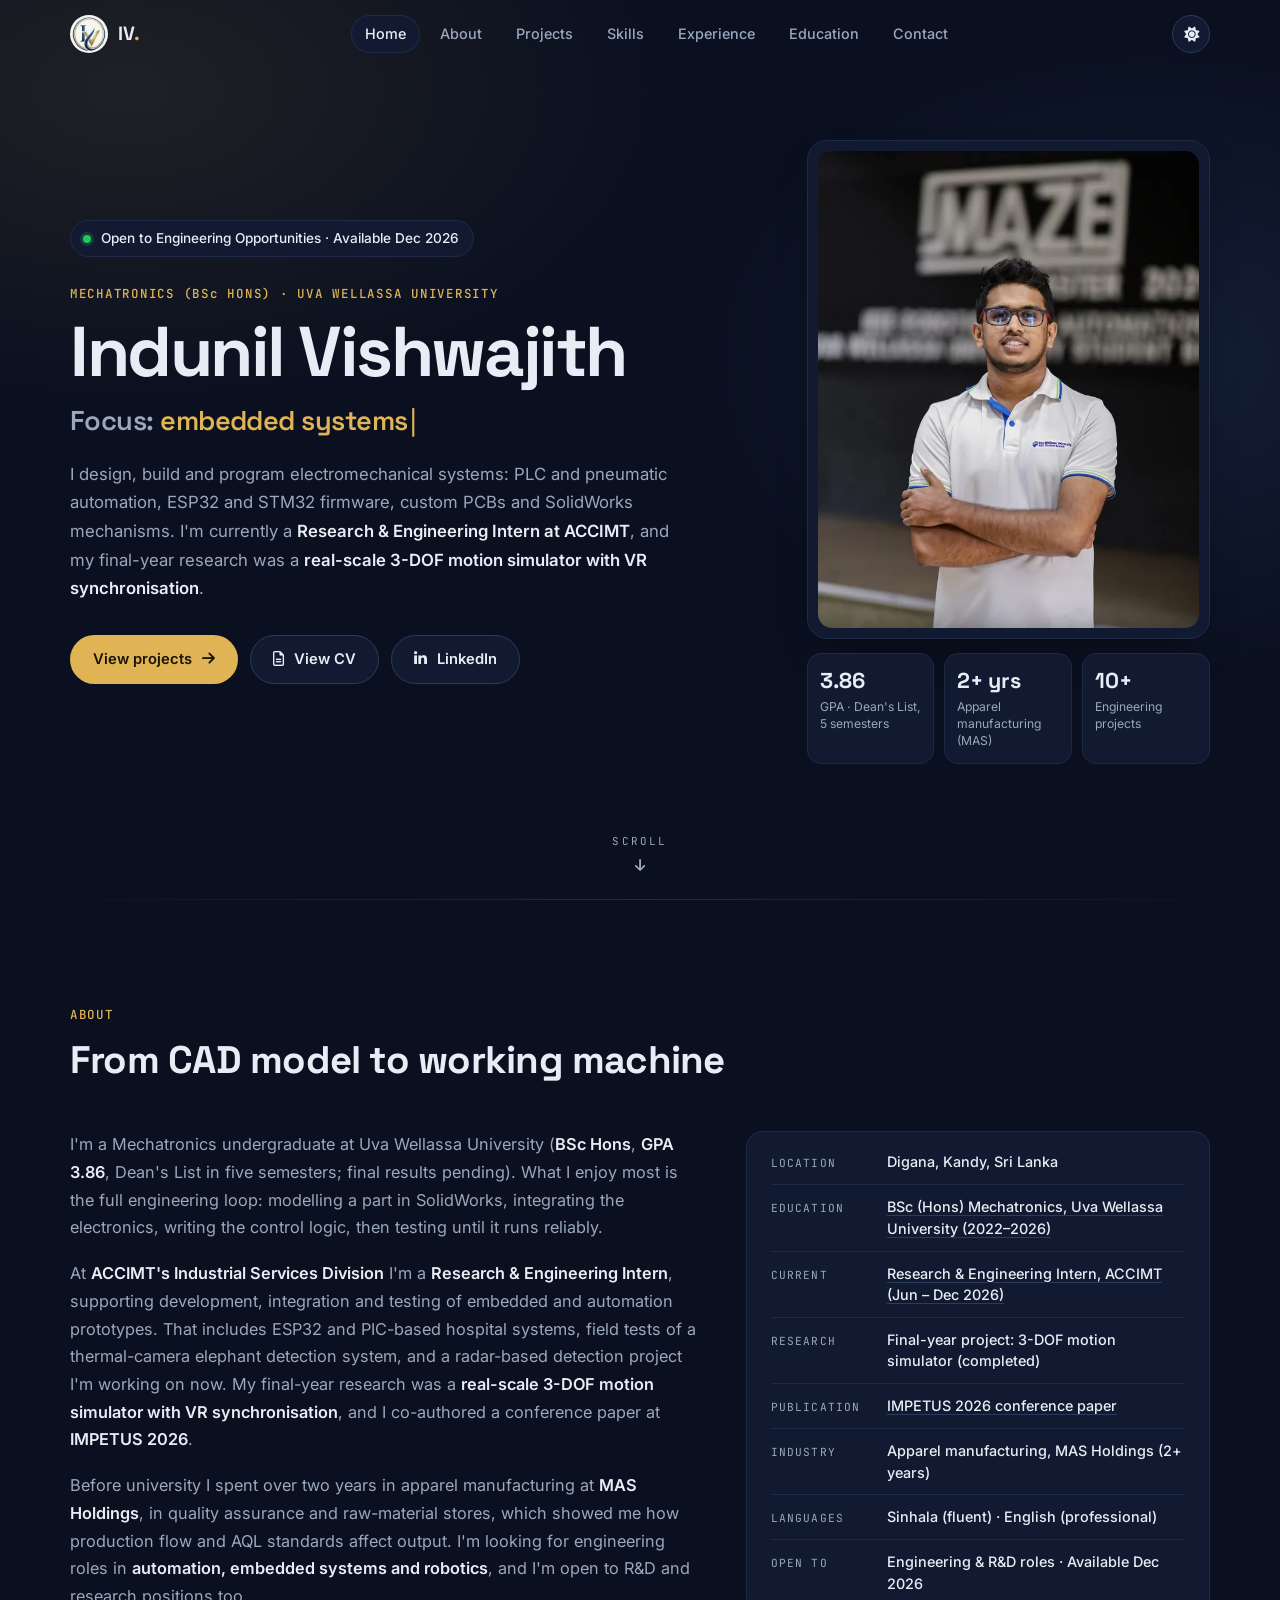
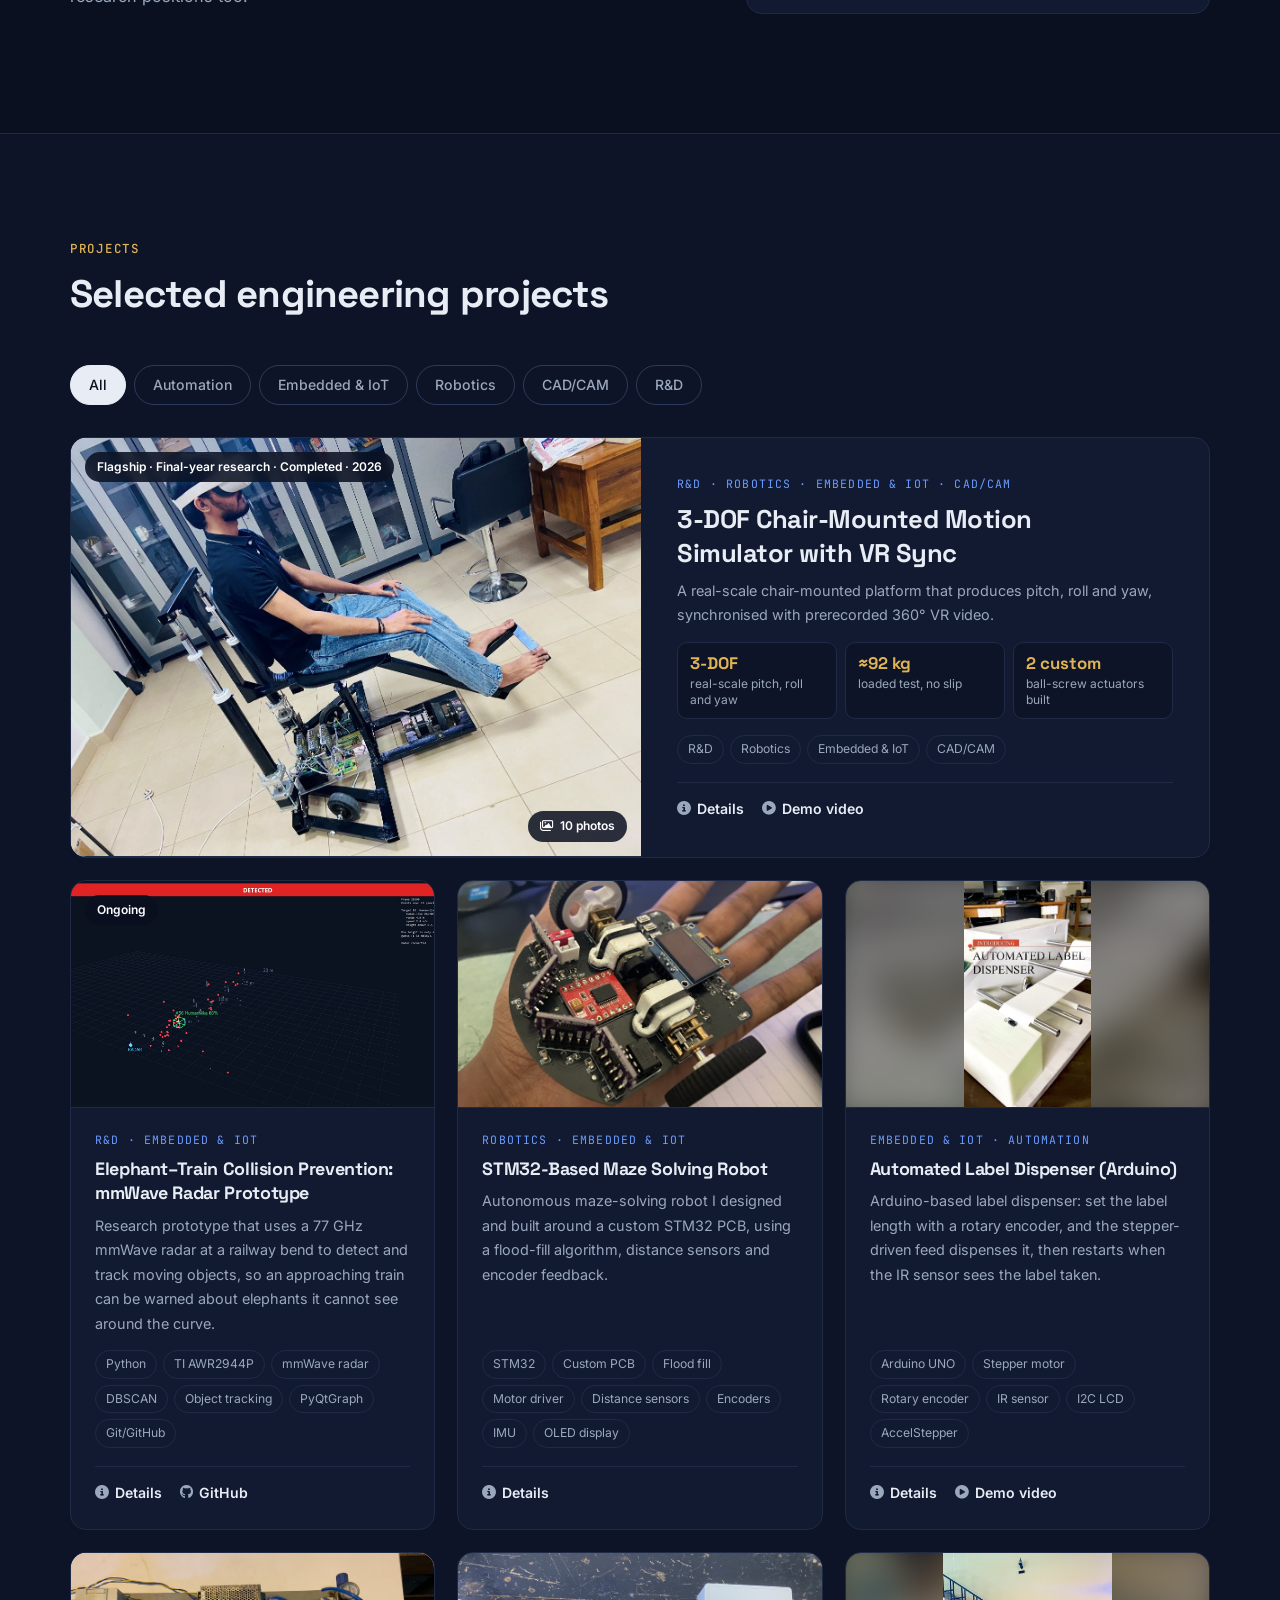
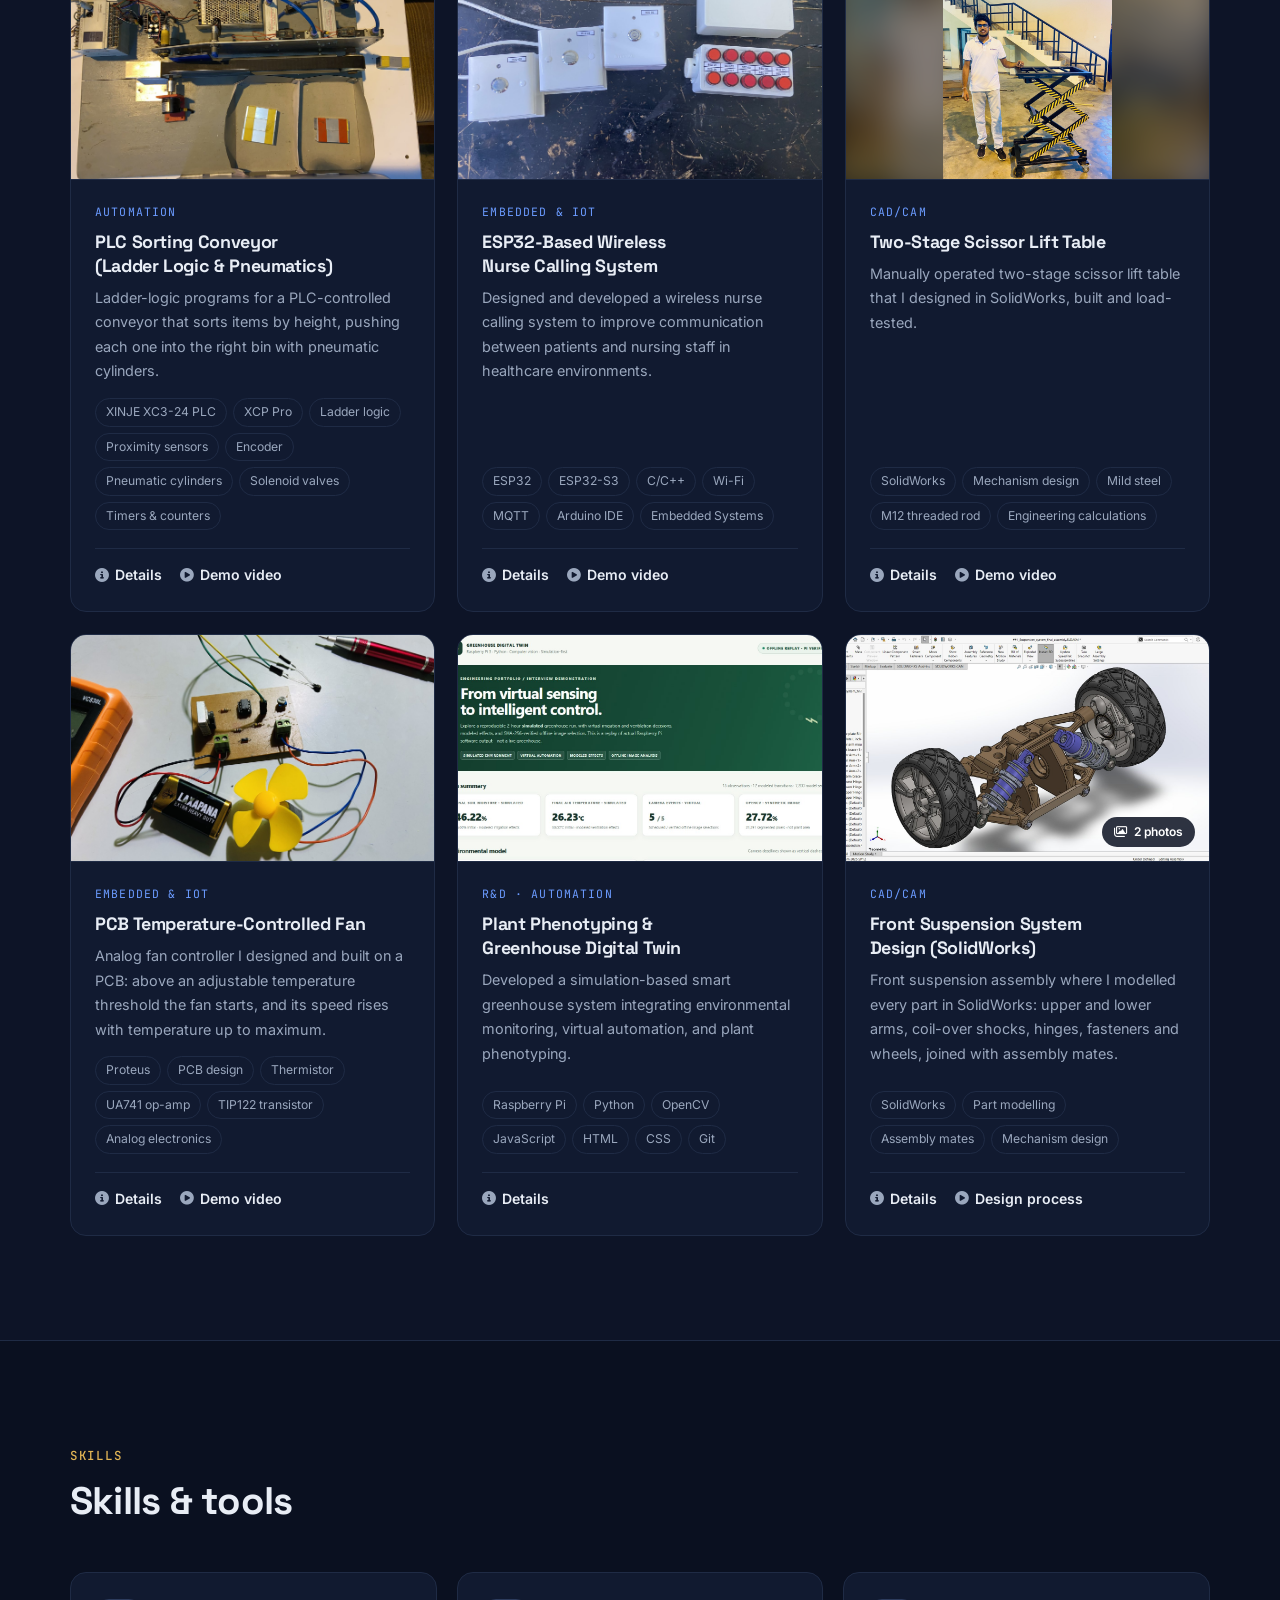
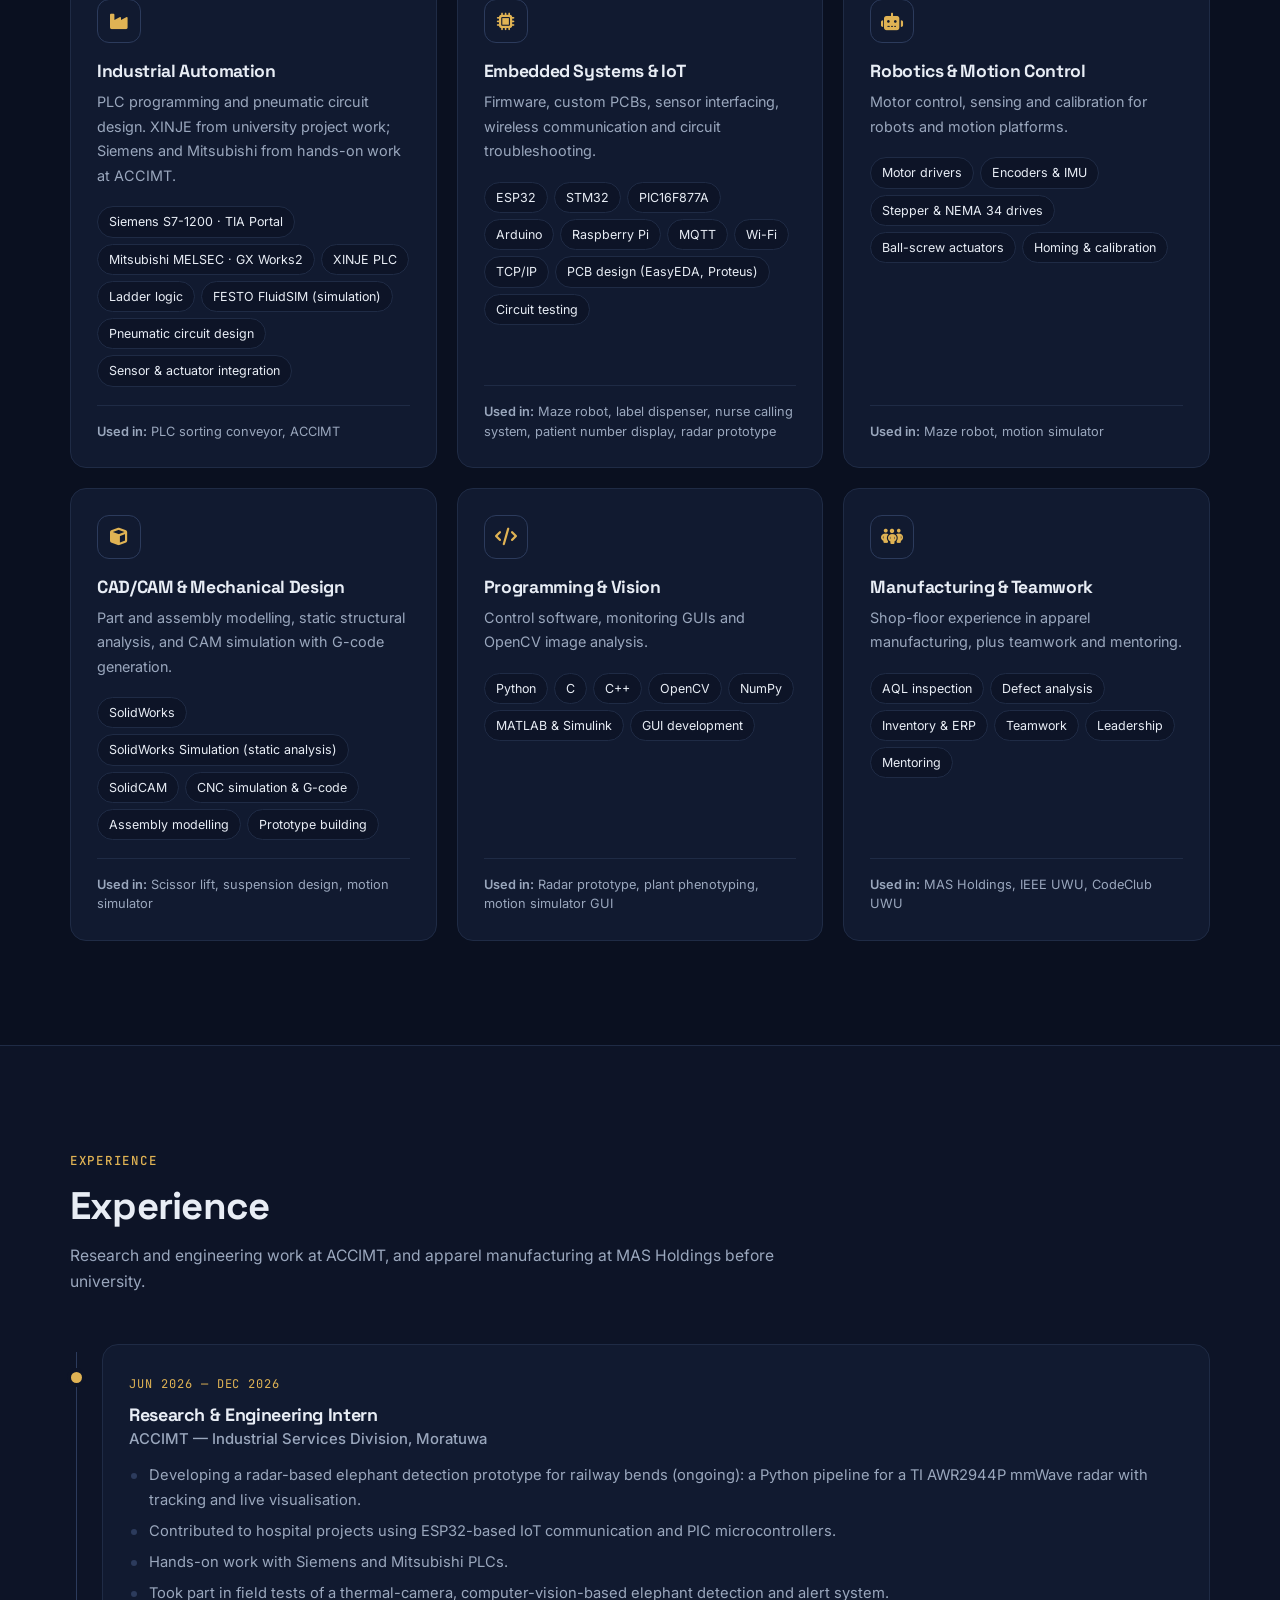
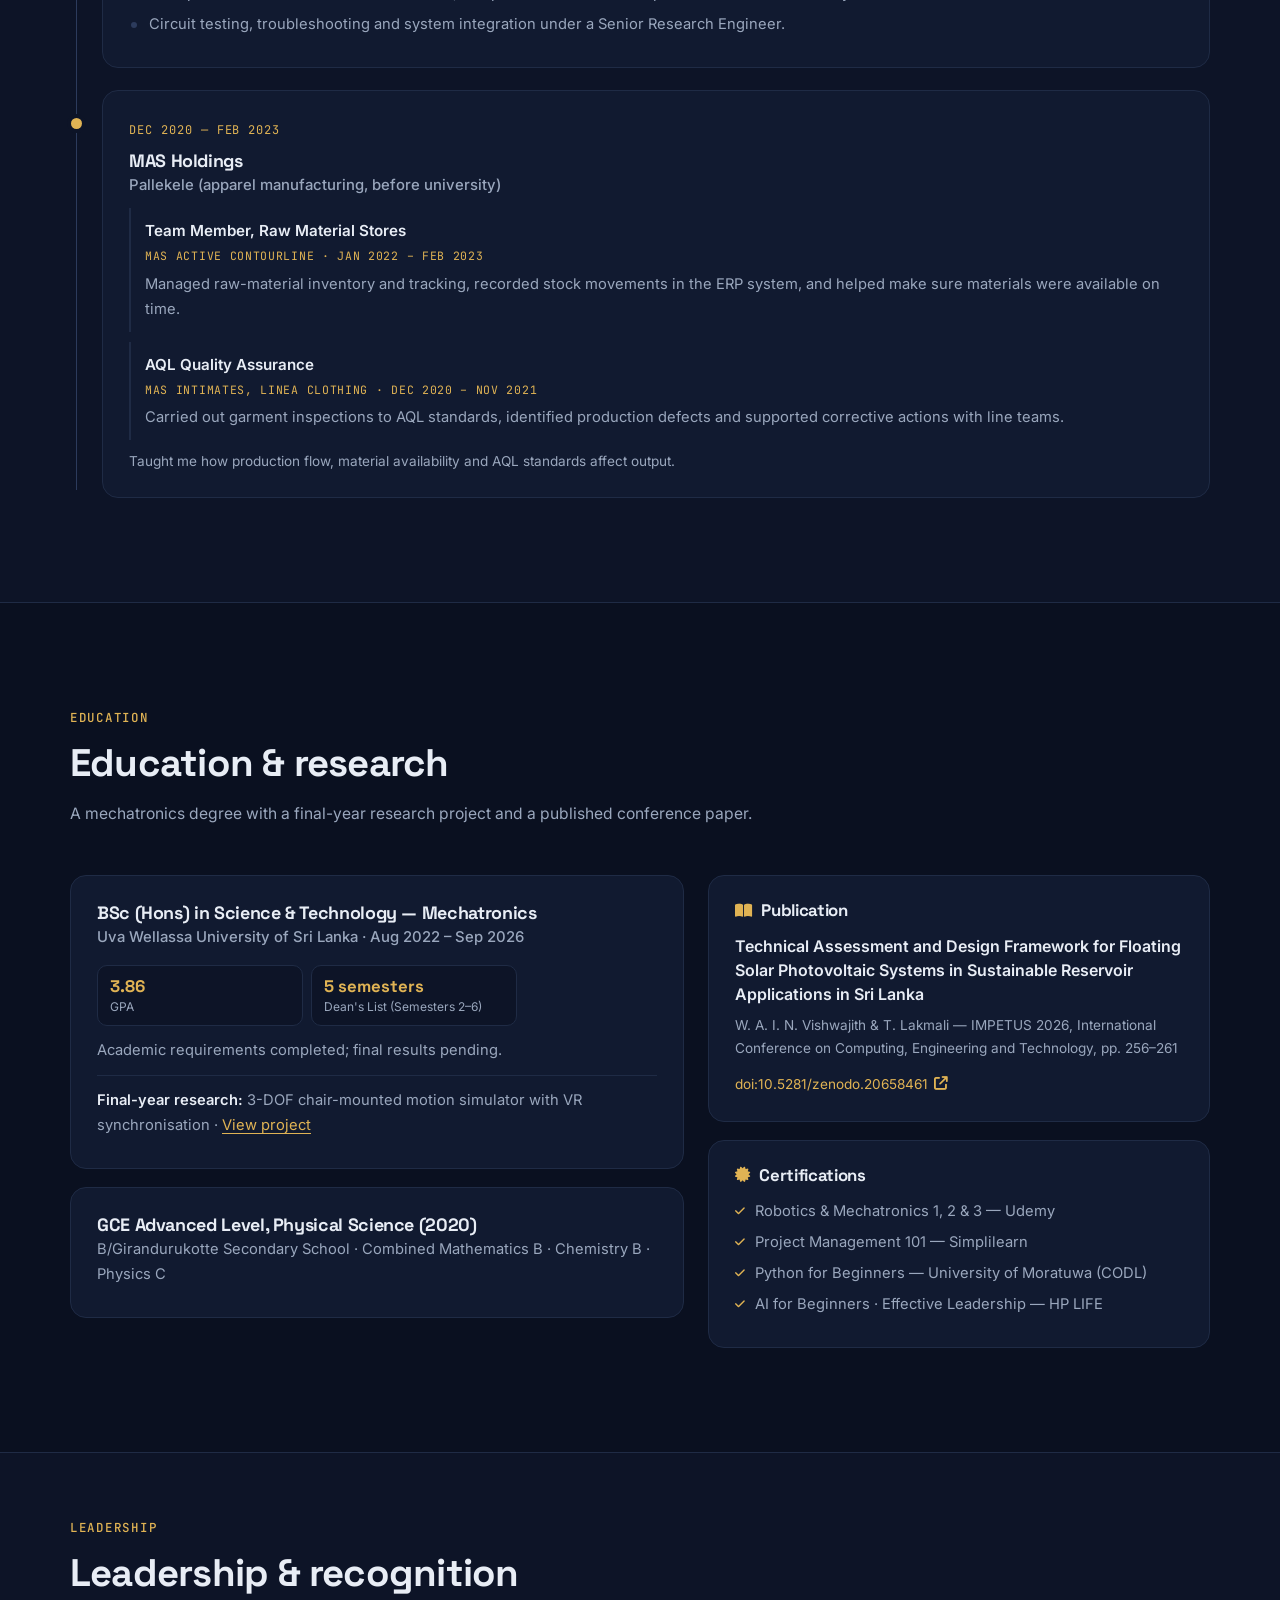
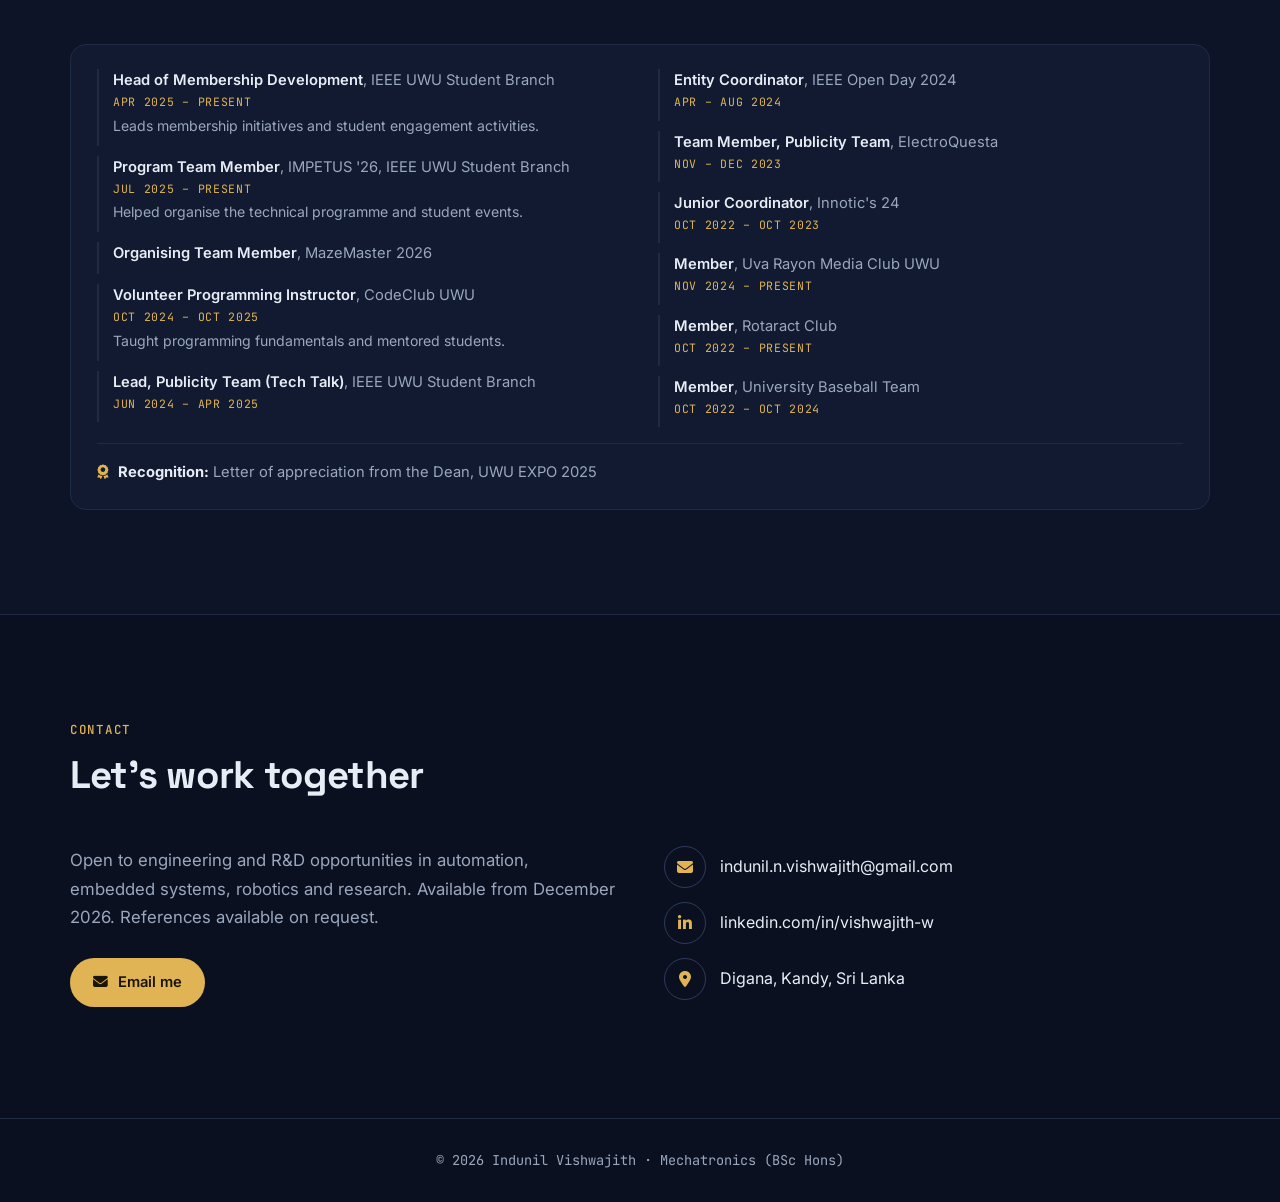
==== index.html @ 4d2e1b55 "Publish portfolio website Co-Authored-By: Claude Opus 5.5 <noreply@anthropic.com>" ====
<!DOCTYPE html>
<html lang="en">
<head>
  <meta charset="UTF-8" />
  <meta name="viewport" content="width=device-width, initial-scale=1.0" />
  <title>Indunil Vishwajith | Mechatronics: Robotics, Automation &amp; Embedded Systems</title>
  <meta name="description" content="Indunil Vishwajith | Mechatronics: Robotics, Automation &amp; Embedded Systems" />
  <link rel="canonical" href="https://indunil.me/" />
  <meta name="theme-color" content="#0a1020" />
  <meta property="og:title" content="Indunil Vishwajith | Mechatronics Engineer" />
  <meta property="og:description" content="Industrial automation · Embedded systems · Machine design. BSc (Hons) Mechatronics, GPA 3.86. Open to industry roles." />
  <meta property="og:image" content="https://indunil.me/assets/og-image.jpg" />
  <meta property="og:image:width" content="1200" />
  <meta property="og:image:height" content="630" />
  <meta property="og:image:alt" content="Indunil Vishwajith, Mechatronics Engineer" />
  <meta property="og:url" content="https://indunil.me/" />
  <meta property="og:type" content="website" />
  <meta name="twitter:card" content="summary_large_image" />
  <meta name="twitter:title" content="Indunil Vishwajith | Mechatronics Engineer" />
  <meta name="twitter:description" content="Industrial automation · Embedded systems · Machine design. Open to industry roles." />
  <meta name="twitter:image" content="https://indunil.me/assets/og-image.jpg" />
  <link rel="icon" type="image/png" sizes="32x32" href="assets/favicon-32.png" />
  <link rel="apple-touch-icon" href="assets/apple-touch-icon.png" />
  <script>document.documentElement.classList.add("js");</script>
  <script type="application/ld+json">
  {
    "@context": "https://schema.org",
    "@type": "Person",
    "name": "Indunil Vishwajith",
    "jobTitle": "Mechatronics Engineer",
    "url": "https://indunil.me/",
    "image": "https://indunil.me/assets/profile.webp",
    "email": "mailto:indunil.n.vishwajith@gmail.com",
    "address": { "@type": "PostalAddress", "addressLocality": "Kandy", "addressCountry": "LK" },
    "alumniOf": { "@type": "CollegeOrUniversity", "name": "Uva Wellassa University of Sri Lanka" },
    "knowsAbout": ["Industrial automation", "PLC programming", "Pneumatics", "Embedded systems", "SolidWorks", "Robotics"],
    "sameAs": ["https://www.linkedin.com/in/vishwajith-w/"]
  }
  </script>
  <link rel="preconnect" href="https://fonts.googleapis.com" />
  <link rel="preconnect" href="https://fonts.gstatic.com" crossorigin />
  <link href="https://fonts.googleapis.com/css2?family=Inter:wght@400;500;600;700&family=JetBrains+Mono:wght@400;500&family=Space+Grotesk:wght@500;600;700&display=swap" rel="stylesheet" />
  <link rel="stylesheet" href="https://cdnjs.cloudflare.com/ajax/libs/font-awesome/6.5.2/css/all.min.css" />
  <link rel="stylesheet" href="style.css" />
</head>
<body>
  <a href="#main" class="skip-link">Skip to main content</a>
  <div class="scroll-progress" id="scrollProgress" aria-hidden="true"></div>

  <!-- ============ NAVBAR ============ -->
  <header class="navbar" id="navbar">
    <div class="container nav-inner">
      <a href="#home" class="logo" aria-label="Indunil Vishwajith, home"><img src="assets/logo.webp" alt="" width="40" height="40" /><span>IV<span class="logo-accent">.</span></span></a>
      <nav aria-label="Main">
        <ul class="nav-links" id="navLinks">
          <li><a href="#home" class="active">Home</a></li>
          <li><a href="#about">About</a></li>
          <li><a href="#projects">Projects</a></li>
          <li><a href="#skills">Skills</a></li>
          <li><a href="#experience">Experience</a></li>
          <li><a href="#education">Education</a></li>
          <li><a href="#contact">Contact</a></li>
        </ul>
      </nav>
      <div class="nav-actions">
        <button class="theme-toggle" id="themeToggle" aria-label="Toggle light/dark theme"><i class="fa-solid fa-sun"></i></button>
        <button class="menu-toggle" id="menuToggle" aria-label="Menu" aria-expanded="false" aria-controls="navLinks"><i class="fa-solid fa-bars"></i></button>
      </div>
    </div>
  </header>

  <main id="main" tabindex="-1">
  <!-- ============ HERO ============ -->
  <section class="hero" id="home">
    <div class="container hero-inner">
      <div class="hero-text">
        <p class="status"><span class="dot" aria-hidden="true"></span> <span>Open to Engineering Opportunities · <span class="nowrap">Available Dec 2026</span></span></p>
        <p class="kicker">Mechatronics (<span class="keep-case">BSc</span> Hons) · Uva Wellassa University</p>
        <h1>Indunil Vishwajith</h1>
        <p class="hero-lead">
          <span class="sr-only">Focus: industrial automation, embedded systems, IoT &amp; wireless systems, robotics, CAD &amp; machine design, research &amp; development.</span>
          <span aria-hidden="true"><span class="focus-label">Focus:</span> <span class="typed accent" id="typed">industrial automation</span><span class="cursor">|</span></span>
        </p>
        <p class="hero-desc">
          I design, build and program electromechanical systems: PLC and pneumatic automation, ESP32 and STM32
          firmware, custom PCBs and SolidWorks mechanisms. I'm currently a <strong>Research &amp; Engineering Intern at ACCIMT</strong>,
          and my final-year research was a <strong>real-scale 3-DOF motion simulator with VR synchronisation</strong>.
        </p>
        <!-- Static stand-in for the typing line, shown only when reduced motion is on -->
        <ul class="hero-tags" aria-label="Focus areas">
          <li>Automation</li><li>Embedded &amp; IoT</li><li>Robotics</li><li>CAD &amp; Machine Design</li><li>R&amp;D</li>
        </ul>
        <div class="hero-buttons">
          <a href="#projects" class="btn btn-primary">View projects <i class="fa-solid fa-arrow-right" aria-hidden="true"></i></a>
          <a href="assets/Indunil_Vishwajith_CV.pdf" target="_blank" rel="noopener" class="btn btn-ghost"><i class="fa-regular fa-file-lines" aria-hidden="true"></i> View CV</a>
          <a href="https://www.linkedin.com/in/vishwajith-w/" target="_blank" rel="noopener" class="btn btn-ghost"><i class="fa-brands fa-linkedin-in" aria-hidden="true"></i> LinkedIn</a>
        </div>
      </div>
      <div class="hero-visual">
        <figure class="profile-card">
          <img src="assets/profile.webp" alt="Portrait of Indunil Vishwajith" width="639" height="800" fetchpriority="high" />
        </figure>
        <dl class="hero-stats">
          <div><dt>3.86</dt><dd>GPA · Dean's List, 5 semesters</dd></div>
          <div><dt>2+ yrs</dt><dd>Apparel manufacturing (MAS)</dd></div>
          <div><dt id="projectCount">10+</dt><dd>Engineering projects</dd></div>
        </dl>
      </div>
    </div>
    <a href="#about" class="scroll-cue" aria-label="Scroll to About section">
      <span class="scroll-cue-label" aria-hidden="true">Scroll</span>
      <i class="fa-solid fa-arrow-down scroll-cue-arrow" aria-hidden="true"></i>
    </a>
  </section>

  <!-- ============ ABOUT ============ -->
  <section class="section" id="about">
    <div class="container">
      <div class="section-head reveal">
        <p class="kicker">About</p>
        <h2>From CAD model to working machine</h2>
      </div>
      <div class="about-grid">
        <div class="about-text reveal">
          <p>
            I'm a Mechatronics undergraduate at Uva Wellassa University (<strong>BSc Hons</strong>, <strong>GPA 3.86</strong>,
            Dean's List in five semesters; final results pending). What I enjoy most is the full engineering loop:
            modelling a part in SolidWorks, integrating the electronics, writing the control logic, then testing until it runs reliably.
          </p>
          <p>
            At <strong>ACCIMT's Industrial Services Division</strong> I'm a <strong>Research &amp; Engineering Intern</strong>,
            supporting development, integration and testing of embedded and automation prototypes. That includes ESP32 and
            PIC-based hospital systems, field tests of a thermal-camera elephant detection system, and a radar-based detection
            project I'm working on now. My final-year research was a <strong>real-scale 3-DOF motion simulator with VR
            synchronisation</strong>, and I co-authored a conference paper at <strong>IMPETUS 2026</strong>.
          </p>
          <p>
            Before university I spent over two years in apparel manufacturing at <strong>MAS Holdings</strong>, in quality
            assurance and raw-material stores, which showed me how production flow and AQL standards affect output.
            I'm looking for engineering roles in <strong>automation, embedded systems and robotics</strong>, and I'm open
            to R&amp;D and research positions too.
          </p>
        </div>
        <dl class="facts reveal">
          <div><dt>Location</dt><dd>Digana, Kandy, Sri Lanka</dd></div>
          <div><dt>Education</dt><dd><a class="fact-link" href="#education">BSc (Hons) Mechatronics, Uva Wellassa University (2022–2026)</a></dd></div>
          <div><dt>Current</dt><dd><a class="fact-link" href="#experience">Research &amp; Engineering Intern, ACCIMT (Jun – Dec 2026)</a></dd></div>
          <div><dt>Research</dt><dd>Final-year project: 3-DOF motion simulator (completed)</dd></div>
          <div><dt>Publication</dt><dd><a class="fact-link" href="#education">IMPETUS 2026 conference paper</a></dd></div>
          <div><dt>Industry</dt><dd>Apparel manufacturing, MAS Holdings (2+ years)</dd></div>
          <div><dt>Languages</dt><dd>Sinhala (fluent) · English (professional)</dd></div>
          <div><dt>Open to</dt><dd>Engineering &amp; R&amp;D roles · Available Dec 2026</dd></div>
        </dl>
      </div>
    </div>
  </section>

  <!-- ============ PROJECTS ============ -->
  <section class="section section-alt" id="projects">
    <div class="container">
      <div class="section-head reveal">
        <p class="kicker">Projects</p>
        <h2>Selected engineering projects</h2>
      </div>
      <div class="filters reveal" role="group" aria-label="Filter projects">
        <button class="filter-btn active" data-filter="all" aria-pressed="true">All</button>
        <button class="filter-btn" data-filter="automation" aria-pressed="false">Automation</button>
        <button class="filter-btn" data-filter="embedded" aria-pressed="false">Embedded &amp; IoT</button>
        <button class="filter-btn" data-filter="robotics" aria-pressed="false">Robotics</button>
        <button class="filter-btn" data-filter="cadcam" aria-pressed="false">CAD/CAM</button>
        <button class="filter-btn" data-filter="rnd" aria-pressed="false">R&amp;D</button>
      </div>
      <div class="projects-grid" id="projectsGrid">
        <!-- Project cards are rendered from script.js -->
      </div>
      <noscript>
        <!-- Shown only with JavaScript off. It does not read hidden: true, so remove a hidden project's line here by hand. -->
        <ul class="noscript-list">
          <li>3-DOF Chair-Mounted Motion Simulator with VR Sync (final-year project)</li>
          <li>Elephant–Train Collision Prevention: mmWave Radar Prototype</li>
          <li>STM32-Based Maze Solving Robot</li>
          <li>Automated Label Dispenser for the Apparel Industry</li>
          <li>PLC-Based Conveyor &amp; Pneumatic Automation (XINJE PLC)</li>
          <li>ESP32-Based Wireless Nurse Calling System</li>
          <li>Two-Stage Scissor Lift Table</li>
          <li>PCB Temperature-Controlled Fan</li>
          <li>Plant Phenotyping &amp; Greenhouse Digital Twin</li>
          <li>Suspension System Design</li>
        </ul>
      </noscript>
    </div>
  </section>

  <!-- ============ SKILLS ============ -->
  <section class="section" id="skills">
    <div class="container">
      <div class="section-head reveal">
        <p class="kicker">Skills</p>
        <h2>Skills &amp; tools</h2>
      </div>
      <div class="skills-grid">
        <div class="skill-card reveal">
          <div class="skill-icon"><i class="fa-solid fa-industry" aria-hidden="true"></i></div>
          <h3>Industrial Automation</h3>
          <p>PLC programming and pneumatic circuit design. XINJE from university project work; Siemens and Mitsubishi from hands-on work at ACCIMT.</p>
          <div class="chips"><span>Siemens S7-1200 · TIA Portal</span><span>Mitsubishi MELSEC · GX Works2</span><span>XINJE PLC</span><span>Ladder logic</span><span>FESTO FluidSIM (simulation)</span><span>Pneumatic circuit design</span><span>Sensor &amp; actuator integration</span></div>
          <p class="used-in"><span>Used in:</span> PLC sorting conveyor, ACCIMT</p>
        </div>
        <div class="skill-card reveal">
          <div class="skill-icon"><i class="fa-solid fa-microchip" aria-hidden="true"></i></div>
          <h3>Embedded Systems &amp; IoT</h3>
          <p>Firmware, custom PCBs, sensor interfacing, wireless communication and circuit troubleshooting.</p>
          <div class="chips"><span>ESP32</span><span>STM32</span><span>PIC16F877A</span><span>Arduino</span><span>Raspberry Pi</span><span>MQTT</span><span>Wi-Fi</span><span>TCP/IP</span><span>PCB design (EasyEDA, Proteus)</span><span>Circuit testing</span></div>
          <p class="used-in"><span>Used in:</span> Maze robot, label dispenser, nurse calling system, patient number display, radar prototype</p>
        </div>
        <div class="skill-card reveal">
          <div class="skill-icon"><i class="fa-solid fa-robot" aria-hidden="true"></i></div>
          <h3>Robotics &amp; Motion Control</h3>
          <p>Motor control, sensing and calibration for robots and motion platforms.</p>
          <div class="chips"><span>Motor drivers</span><span>Encoders &amp; IMU</span><span>Stepper &amp; NEMA 34 drives</span><span>Ball-screw actuators</span><span>Homing &amp; calibration</span></div>
          <p class="used-in"><span>Used in:</span> Maze robot, motion simulator</p>
        </div>
        <div class="skill-card reveal">
          <div class="skill-icon"><i class="fa-solid fa-cube" aria-hidden="true"></i></div>
          <h3>CAD/CAM &amp; Mechanical Design</h3>
          <p>Part and assembly modelling, static structural analysis, and CAM simulation with G-code generation.</p>
          <div class="chips"><span>SolidWorks</span><span>SolidWorks Simulation (static analysis)</span><span>SolidCAM</span><span>CNC simulation &amp; G-code</span><span>Assembly modelling</span><span>Prototype building</span></div>
          <p class="used-in"><span>Used in:</span> Scissor lift, suspension design, motion simulator</p>
        </div>
        <div class="skill-card reveal">
          <div class="skill-icon"><i class="fa-solid fa-code" aria-hidden="true"></i></div>
          <h3>Programming &amp; Vision</h3>
          <p>Control software, monitoring GUIs and OpenCV image analysis.</p>
          <div class="chips"><span>Python</span><span>C</span><span>C++</span><span>OpenCV</span><span>NumPy</span><span>MATLAB &amp; Simulink</span><span>GUI development</span></div>
          <p class="used-in"><span>Used in:</span> Radar prototype, plant phenotyping, motion simulator GUI</p>
        </div>
        <div class="skill-card reveal">
          <div class="skill-icon"><i class="fa-solid fa-people-group" aria-hidden="true"></i></div>
          <h3>Manufacturing &amp; Teamwork</h3>
          <p>Shop-floor experience in apparel manufacturing, plus teamwork and mentoring.</p>
          <div class="chips"><span>AQL inspection</span><span>Defect analysis</span><span>Inventory &amp; ERP</span><span>Teamwork</span><span>Leadership</span><span>Mentoring</span></div>
          <p class="used-in"><span>Used in:</span> MAS Holdings, IEEE UWU, CodeClub UWU</p>
        </div>
      </div>
    </div>
  </section>

  <!-- ============ EXPERIENCE ============ -->
  <section class="section section-alt" id="experience">
    <div class="container">
      <div class="section-head reveal">
        <p class="kicker">Experience</p>
        <h2>Experience</h2>
        <p class="section-intro">Research and engineering work at ACCIMT, and apparel manufacturing at MAS Holdings before university.</p>
      </div>
      <div class="timeline timeline-wide">
        <div class="tl-item reveal">
          <div class="tl-dot"></div>
          <div class="tl-content">
            <span class="mono tl-date">Jun 2026 — Dec 2026</span>
            <h3>Research &amp; Engineering Intern</h3>
            <h4>ACCIMT — Industrial Services Division, Moratuwa</h4>
            <ul>
              <li>Developing a radar-based elephant detection prototype for railway bends (ongoing): a Python pipeline for a TI AWR2944P mmWave radar with tracking and live visualisation.</li>
              <li>Contributed to hospital projects using ESP32-based IoT communication and PIC microcontrollers.</li>
              <li>Hands-on work with Siemens and Mitsubishi PLCs.</li>
              <li>Took part in field tests of a thermal-camera, computer-vision-based elephant detection and alert system.</li>
              <li>Circuit testing, troubleshooting and system integration under a Senior Research Engineer.</li>
            </ul>
          </div>
        </div>
        <div class="tl-item reveal">
          <div class="tl-dot"></div>
          <div class="tl-content">
            <span class="mono tl-date">Dec 2020 — Feb 2023</span>
            <h3>MAS Holdings</h3>
            <h4>Pallekele (apparel manufacturing, before university)</h4>
            <div class="tl-role">
              <p class="tl-role-title">Team Member, Raw Material Stores</p>
              <p class="tl-role-meta">MAS Active Contourline · Jan 2022 – Feb 2023</p>
              <p>Managed raw-material inventory and tracking, recorded stock movements in the ERP system, and helped make sure materials were available on time.</p>
            </div>
            <div class="tl-role">
              <p class="tl-role-title">AQL Quality Assurance</p>
              <p class="tl-role-meta">MAS Intimates, Linea Clothing · Dec 2020 – Nov 2021</p>
              <p>Carried out garment inspections to AQL standards, identified production defects and supported corrective actions with line teams.</p>
            </div>
            <p class="tl-note">Taught me how production flow, material availability and AQL standards affect output.</p>
          </div>
        </div>
      </div>
    </div>
  </section>

  <!-- ============ EDUCATION ============ -->
  <section class="section" id="education">
    <div class="container">
      <div class="section-head reveal">
        <p class="kicker">Education</p>
        <h2>Education &amp; research</h2>
        <p class="section-intro">A mechatronics degree with a final-year research project and a published conference paper.</p>
      </div>
      <!-- Desktop: degree and A/L (left, ~55%), publication and certifications (right, ~45%); phones: one column -->
      <div class="edu-grid">
        <div class="edu-col">
          <div class="edu-card reveal">
            <h3>BSc (Hons) in Science &amp; Technology — Mechatronics</h3>
            <h4>Uva Wellassa University of Sri Lanka · Aug 2022 – Sep 2026</h4>
            <dl class="card-stats edu-stats">
              <div><dt>3.86</dt><dd>GPA</dd></div>
              <div><dt>5 semesters</dt><dd>Dean's List (Semesters 2–6)</dd></div>
            </dl>
            <p>Academic requirements completed; final results pending.</p>
            <p class="edu-research"><span class="edu-label">Final-year research:</span> 3-DOF chair-mounted motion simulator with VR synchronisation · <a class="inline-link" href="#project-motion-simulator" data-project-link>View project</a></p>
          </div>
          <div class="edu-card reveal">
            <h3>GCE Advanced Level, Physical Science (2020)</h3>
            <p>B/Girandurukotte Secondary School · Combined Mathematics B · Chemistry B · Physics C</p>
          </div>
        </div>
        <div class="edu-col">
          <div class="cred-card reveal">
            <h3><i class="fa-solid fa-book-open" aria-hidden="true"></i> Publication</h3>
            <p class="pub-title">Technical Assessment and Design Framework for Floating Solar Photovoltaic Systems in Sustainable Reservoir Applications in Sri Lanka</p>
            <p class="muted-small">W. A. I. N. Vishwajith &amp; T. Lakmali — IMPETUS 2026, International Conference on Computing, Engineering and Technology, pp. 256–261</p>
            <a class="text-link" href="https://doi.org/10.5281/zenodo.20658461" target="_blank" rel="noopener noreferrer">doi:10.5281/zenodo.20658461 <i class="fa-solid fa-arrow-up-right-from-square" aria-hidden="true"></i></a>
          </div>
          <div class="cred-card reveal">
            <h3><i class="fa-solid fa-certificate" aria-hidden="true"></i> Certifications</h3>
            <ul class="check-list">
              <li>Robotics &amp; Mechatronics 1, 2 &amp; 3 — Udemy</li>
              <li>Project Management 101 — Simplilearn</li>
              <li>Python for Beginners — University of Moratuwa (CODL)</li>
              <li>AI for Beginners · Effective Leadership — HP LIFE</li>
            </ul>
          </div>
        </div>
      </div>
    </div>
  </section>

  <!-- ============ LEADERSHIP ============ -->
  <section class="section section-alt section-compact" id="leadership">
    <div class="container">
      <div class="section-head reveal">
        <p class="kicker">Leadership</p>
        <h2>Leadership &amp; recognition</h2>
      </div>
      <div class="cred-card reveal">
        <!-- Newest first: role, organisation, dates -->
        <ul class="lead-list">
          <li><strong>Head of Membership Development</strong>, IEEE UWU Student Branch <span class="lead-date">Apr 2025 – present</span><span class="lead-note">Leads membership initiatives and student engagement activities.</span></li>
          <li><strong>Program Team Member</strong>, IMPETUS '26, IEEE UWU Student Branch <span class="lead-date">Jul 2025 – present</span><span class="lead-note">Helped organise the technical programme and student events.</span></li>
          <li><strong>Organising Team Member</strong>, MazeMaster 2026</li>
          <li><strong>Volunteer Programming Instructor</strong>, CodeClub UWU <span class="lead-date">Oct 2024 – Oct 2025</span><span class="lead-note">Taught programming fundamentals and mentored students.</span></li>
          <li><strong>Lead, Publicity Team (Tech Talk)</strong>, IEEE UWU Student Branch <span class="lead-date">Jun 2024 – Apr 2025</span></li>
          <li><strong>Entity Coordinator</strong>, IEEE Open Day 2024 <span class="lead-date">Apr – Aug 2024</span></li>
          <li><strong>Team Member, Publicity Team</strong>, ElectroQuesta <span class="lead-date">Nov – Dec 2023</span></li>
          <li><strong>Junior Coordinator</strong>, Innotic's 24 <span class="lead-date">Oct 2022 – Oct 2023</span></li>
          <li><strong>Member</strong>, Uva Rayon Media Club UWU <span class="lead-date">Nov 2024 – present</span></li>
          <li><strong>Member</strong>, Rotaract Club <span class="lead-date">Oct 2022 – present</span></li>
          <li><strong>Member</strong>, University Baseball Team <span class="lead-date">Oct 2022 – Oct 2024</span></li>
        </ul>
        <p class="recognition"><i class="fa-solid fa-award" aria-hidden="true"></i> <span><strong>Recognition:</strong> Letter of appreciation from the Dean, UWU EXPO 2025</span></p>
      </div>
    </div>
  </section>

  <!-- ============ CONTACT ============ -->
  <section class="section" id="contact">
    <div class="container">
      <div class="section-head reveal">
        <p class="kicker">Contact</p>
        <h2>Let's work together</h2>
      </div>
      <div class="contact-grid">
        <div class="contact-intro reveal">
          <p>Open to engineering and R&amp;D opportunities in automation, embedded systems, robotics and research. Available from December 2026. References available on request.</p>
          <a class="btn btn-primary" id="emailMe" href="mailto:indunil.n.vishwajith@gmail.com"><i class="fa-solid fa-envelope" aria-hidden="true"></i> Email me</a>
          <p class="email-note" id="emailNote" role="status"></p>
        </div>
        <div class="contact-info reveal">
          <a class="info-item" href="mailto:indunil.n.vishwajith@gmail.com"><i class="fa-solid fa-envelope" aria-hidden="true"></i><span>indunil.n.vishwajith@gmail.com</span></a>
          <a class="info-item" href="https://www.linkedin.com/in/vishwajith-w/" target="_blank" rel="noopener"><i class="fa-brands fa-linkedin-in" aria-hidden="true"></i><span>linkedin.com/in/vishwajith-w</span></a>          <div class="info-item"><i class="fa-solid fa-location-dot" aria-hidden="true"></i><span>Digana, Kandy, Sri Lanka</span></div>
        </div>
      </div>
    </div>
  </section>
  </main>

  <footer class="footer">
    <div class="container">
      <p class="mono">© <span id="year">2026</span> Indunil Vishwajith · Mechatronics (BSc Hons)</p>    </div>
  </footer>

  <!-- ============ PROJECT MODAL ============ -->
  <div class="modal" id="modal" aria-hidden="true">
    <div class="modal-box" role="dialog" aria-modal="true" aria-labelledby="modalTitle" tabindex="-1">
      <button class="modal-close" id="modalClose" aria-label="Close"><i class="fa-solid fa-xmark"></i></button>
      <div class="modal-video" id="modalVideo" hidden></div>
      <div class="modal-media">
        <img id="modalImg" alt="" />
        <button class="modal-nav modal-prev" id="modalPrev" aria-label="Previous photo"><i class="fa-solid fa-chevron-left" aria-hidden="true"></i></button>
        <button class="modal-nav modal-next" id="modalNext" aria-label="Next photo"><i class="fa-solid fa-chevron-right" aria-hidden="true"></i></button>
      </div>
      <p class="modal-caption" id="modalCaption" aria-live="polite"></p>
      <div class="modal-thumbs" id="modalThumbs"></div>
      <div class="modal-body">
        <span class="mono modal-cat" id="modalCat"></span>
        <h3 id="modalTitle"></h3>
        <div id="modalContent"></div>
      </div>
    </div>
  </div>

  <button class="back-to-top" id="backToTop" aria-label="Back to top"><i class="fa-solid fa-arrow-up"></i></button>

  <script src="script.js"></script>
</body>
</html>
---- style.css ----
/* ================= THEME TOKENS ================= */
/* Navy + gold to match the IV logo */
:root {
  --bg: #0a1020;
  --bg-alt: #0d1427;
  --card: #111a30;
  --card-hover: #142038;
  --border: #1f2b45;
  --border-strong: #2c3b5c;
  --text: #e8edf5;
  --muted: #9aa7bd;
  --accent: #e0b354;
  --accent-2: #6b9bff;
  --on-accent: #1a1405;
  --glow-1: rgba(224, 179, 84, 0.10);
  --glow-2: rgba(107, 155, 255, 0.10);
  --shadow: 0 18px 40px -18px rgba(0, 0, 0, 0.55);
  --radius: 16px;
  --nav-h: 68px;
  --font-head: "Space Grotesk", "Inter", system-ui, sans-serif;
  --font-mono: "JetBrains Mono", ui-monospace, monospace;
}

body.light {
  --bg: #f7f8fb;
  --bg-alt: #eef1f6;
  --card: #ffffff;
  --card-hover: #ffffff;
  --border: #dde3ec;
  --border-strong: #c5cfdd;
  --text: #0f1a2e;
  --muted: #4b5870;
  --accent: #86600f;
  --accent-2: #1f4fbf;
  --on-accent: #ffffff;
  --glow-1: rgba(134, 96, 15, 0.08);
  --glow-2: rgba(31, 79, 191, 0.07);
  --shadow: 0 18px 40px -20px rgba(15, 26, 46, 0.18);
}

/* ================= BASE ================= */
*,
*::before,
*::after { box-sizing: border-box; margin: 0; padding: 0; }

html { scroll-behavior: smooth; scroll-padding-top: var(--nav-h); }

body {
  font-family: "Inter", system-ui, sans-serif;
  background: var(--bg);
  color: var(--text);
  line-height: 1.7;
  overflow-x: hidden;
  -webkit-font-smoothing: antialiased;
  transition: background 0.3s, color 0.3s;
}

img { max-width: 100%; display: block; }
a { color: inherit; text-decoration: none; }
ul { list-style: none; }
h1, h2, h3 { font-family: var(--font-head); letter-spacing: -0.02em; line-height: 1.2; text-wrap: balance; }

.container { width: min(1140px, 100% - 32px); margin-inline: auto; }
.mono { font-family: var(--font-mono); }
.muted-small { color: var(--muted); font-size: 0.85rem; }
.accent { color: var(--accent); }
.nowrap { white-space: nowrap; }
.keep-case { text-transform: none; }

/* Small uppercase label above headings */
.kicker {
  font-family: var(--font-mono);
  font-size: 0.78rem;
  font-weight: 500;
  letter-spacing: 0.14em;
  text-transform: uppercase;
  color: var(--accent);
  margin-bottom: 12px;
}

/* ================= ACCESSIBILITY HELPERS ================= */
.sr-only {
  position: absolute;
  width: 1px; height: 1px;
  padding: 0; margin: -1px;
  overflow: hidden;
  clip: rect(0, 0, 0, 0);
  white-space: nowrap;
  border: 0;
}
.skip-link {
  position: fixed;
  top: 12px; left: 12px;
  z-index: 300;
  padding: 10px 18px;
  border-radius: 999px;
  background: var(--accent);
  color: var(--on-accent);
  font-weight: 600;
  transform: translateY(-150%);
  transition: transform 0.2s;
}
.skip-link:focus { transform: none; }

/* Thin reading-progress bar along the top edge */
.scroll-progress {
  position: fixed;
  inset: 0 0 auto 0;
  height: 2px;
  z-index: 150;
  background: linear-gradient(90deg, var(--accent), var(--accent-2));
  transform: scaleX(0);
  transform-origin: left;
  pointer-events: none;
}
:focus-visible { outline: 2px solid var(--accent); outline-offset: 3px; border-radius: 6px; }
main:focus { outline: none; }

/* ================= BUTTONS ================= */
.btn {
  display: inline-flex;
  align-items: center;
  gap: 10px;
  padding: 11px 22px;
  border-radius: 999px;
  font-weight: 600;
  font-size: 0.92rem;
  cursor: pointer;
  border: 1px solid transparent;
  transition: background 0.2s, color 0.2s, border-color 0.2s, box-shadow 0.2s;
}
.btn-primary { background: var(--accent); color: var(--on-accent); }
.btn-primary:hover { box-shadow: 0 8px 22px -8px color-mix(in srgb, var(--accent) 70%, transparent); }
.btn-primary i { transition: transform 0.2s; }
.btn-primary:hover i { transform: translateX(3px); }
.btn-ghost { background: var(--card); color: var(--text); border-color: var(--border-strong); }
.btn-ghost:hover { border-color: var(--accent); color: var(--accent); }

/* ================= NAVBAR ================= */
.navbar {
  position: fixed;
  inset: 0 0 auto 0;
  height: var(--nav-h);
  z-index: 100;
  transition: background 0.3s, box-shadow 0.3s;
}
.navbar.scrolled {
  background: color-mix(in srgb, var(--bg) 82%, transparent);
  backdrop-filter: blur(14px);
  -webkit-backdrop-filter: blur(14px);
  box-shadow: 0 1px 0 var(--border);
}
.nav-inner { height: 100%; display: flex; align-items: center; justify-content: space-between; }
.logo { display: flex; align-items: center; gap: 10px; font-family: var(--font-head); font-weight: 700; font-size: 1.2rem; }
.logo img { width: 38px; height: 38px; border-radius: 50%; object-fit: cover; }
.logo-accent { color: var(--accent); }

.nav-links { display: flex; gap: 6px; }
.nav-links a {
  display: block;
  padding: 7px 14px;
  border-radius: 999px;
  font-size: 0.9rem;
  font-weight: 500;
  color: var(--muted);
  transition: color 0.2s, background 0.2s;
}
.nav-links a:hover { color: var(--text); }
.nav-links a.active { color: var(--text); background: var(--card); box-shadow: inset 0 0 0 1px var(--border); }

.nav-actions { display: flex; gap: 8px; }
.theme-toggle,
.menu-toggle {
  width: 38px; height: 38px;
  border-radius: 50%;
  border: 1px solid var(--border-strong);
  background: var(--card);
  color: var(--text);
  cursor: pointer;
  font-size: 0.95rem;
  transition: border-color 0.2s;
}
.theme-toggle:hover,
.menu-toggle:hover { border-color: var(--accent); }
.menu-toggle { display: none; }

/* ================= HERO ================= */
.hero {
  min-height: 100vh;
  display: flex;
  align-items: center;
  position: relative;
  padding: calc(var(--nav-h) + 24px) 0 88px;
  overflow: hidden;
  background:
    radial-gradient(ellipse 60% 50% at 10% 10%, var(--glow-1), transparent 70%),
    radial-gradient(ellipse 50% 50% at 90% 40%, var(--glow-2), transparent 70%);
}
.hero::after {
  content: "";
  position: absolute;
  left: 0; right: 0; bottom: 0;
  height: 1px;
  background: linear-gradient(90deg, transparent, var(--border), transparent);
}
.hero-inner {
  position: relative;
  display: grid;
  grid-template-columns: 1.25fr 0.75fr;
  gap: 64px;
  align-items: center;
}
.status {
  display: inline-flex;
  align-items: center;
  gap: 10px;
  font-size: 0.85rem;
  font-weight: 500;
  color: var(--text);
  padding: 6px 14px 6px 12px;
  background: var(--card);
  border: 1px solid var(--border);
  border-radius: 999px;
  margin-bottom: 26px;
}
.dot { width: 8px; height: 8px; border-radius: 50%; background: #22c55e; box-shadow: 0 0 0 3px rgba(34, 197, 94, 0.2); }
.hero h1 { font-size: clamp(2.6rem, 6vw, 4.4rem); line-height: 1.02; letter-spacing: -0.035em; margin-bottom: 14px; }
.hero-lead {
  font-family: var(--font-head);
  font-size: clamp(1.25rem, 2.4vw, 1.7rem);
  font-weight: 600;
  line-height: 1.3;
  letter-spacing: -0.02em;
  color: var(--text);
  margin-bottom: 22px;
  text-wrap: balance;
}
/* Reserve space so the typing animation never shifts the content below */
.hero-lead { min-height: 1.3em; white-space: nowrap; }
.focus-label { color: var(--muted); }
.cursor { color: var(--accent); font-weight: 400; margin-left: 2px; animation: blink 1s steps(1) infinite; }
@keyframes blink { 50% { opacity: 0; } }
.hero-desc { color: var(--muted); font-size: 1.05rem; max-width: 600px; margin-bottom: 32px; }
.hero-desc strong { color: var(--text); font-weight: 600; }
.hero-buttons { display: flex; flex-wrap: wrap; gap: 12px; }
/* Static focus tags: hidden by default, shown instead of the typing line for reduced motion */
.hero-tags { display: none; flex-wrap: wrap; gap: 8px; margin: -8px 0 28px; }
.hero-tags li {
  font-size: 0.8rem;
  color: var(--muted);
  padding: 4px 12px;
  border: 1px solid var(--border-strong);
  border-radius: 999px;
}

.hero-visual { display: flex; flex-direction: column; gap: 14px; }
.profile-card {
  background: var(--card);
  border: 1px solid var(--border);
  border-radius: 20px;
  padding: 10px;
  box-shadow: var(--shadow);
}
.profile-card img {
  width: 100%;
  height: auto;
  aspect-ratio: 4 / 5;
  object-fit: cover;
  object-position: center 20%;
  border-radius: 14px;
}
.profile-card figcaption { padding: 16px 8px 6px; }
.focus-title {
  display: block;
  font-family: var(--font-mono);
  font-size: 0.72rem;
  letter-spacing: 0.12em;
  text-transform: uppercase;
  color: var(--muted);
  margin-bottom: 10px;
}
.focus-list { display: grid; gap: 8px; }
.focus-list li {
  display: flex;
  align-items: center;
  gap: 12px;
  padding: 9px 12px;
  border: 1px solid var(--border);
  border-radius: 10px;
  background: var(--bg-alt);
  font-size: 0.9rem;
  font-weight: 500;
}
.focus-list i { width: 16px; text-align: center; color: var(--accent); font-size: 0.85rem; }

.hero-stats { display: grid; grid-template-columns: repeat(3, 1fr); gap: 10px; }
.hero-stats div {
  background: var(--card);
  border: 1px solid var(--border);
  border-radius: 14px;
  padding: 14px 12px;
}
.hero-stats dt { font-family: var(--font-head); font-size: 1.35rem; font-weight: 700; color: var(--text); line-height: 1.2; }
.hero-stats dd { color: var(--muted); font-size: 0.76rem; line-height: 1.4; margin-top: 4px; }

/* Scroll cue: fades in after load, then the arrow bobs gently */
.scroll-cue {
  position: absolute;
  left: 50%;
  bottom: 28px;
  transform: translateX(-50%);
  display: flex;
  flex-direction: column;
  align-items: center;
  gap: 8px;
  color: var(--muted);
  opacity: 0;
  animation: cue-in 0.8s ease 1.2s forwards;
  transition: color 0.2s;
}
.scroll-cue:hover { color: var(--accent); }
.scroll-cue-label {
  font-family: var(--font-mono);
  font-size: 0.68rem;
  letter-spacing: 0.2em;
  text-transform: uppercase;
}
.scroll-cue-arrow { font-size: 0.85rem; animation: cue-bob 2s ease-in-out infinite; }
@keyframes cue-in { to { opacity: 1; } }
@keyframes cue-bob { 0%, 100% { transform: translateY(0); } 50% { transform: translateY(6px); } }

/* ================= CV PREVIEW PAGE ================= */
.cv-bar {
  position: sticky;
  top: 0;
  z-index: 50;
  background: color-mix(in srgb, var(--bg) 85%, transparent);
  backdrop-filter: blur(14px);
  -webkit-backdrop-filter: blur(14px);
  border-bottom: 1px solid var(--border);
}
.cv-bar-inner { display: flex; align-items: center; justify-content: space-between; gap: 12px; padding: 12px 0; }
.cv-actions { display: flex; gap: 10px; }
.cv-main { padding: 40px 0 72px; }
.cv-title { font-size: clamp(1.8rem, 4vw, 2.4rem); margin-bottom: 28px; }
.cv-viewer { display: flex; flex-direction: column; align-items: center; gap: 20px; max-width: 900px; margin-inline: auto; }
.cv-page-canvas {
  width: 100%;
  height: auto;
  background: #fff;
  border-radius: 8px;
  box-shadow: var(--shadow);
  border: 1px solid var(--border);
}
.cv-object { width: 100%; height: 80vh; border: 1px solid var(--border); border-radius: 8px; background: #fff; }
.cv-status { color: var(--muted); padding: 48px 0; text-align: center; }

/* ================= SECTIONS ================= */
.section { padding: 104px 0; }
.section-alt { background: var(--bg-alt); border-block: 1px solid var(--border); }
.section-head { margin-bottom: 48px; max-width: 720px; }
.section-head h2 { font-size: clamp(1.7rem, 3.6vw, 2.4rem); }

/* ================= ABOUT ================= */
.about-grid { display: grid; grid-template-columns: 1.15fr 0.85fr; gap: 48px; align-items: start; }
.about-text p { color: var(--muted); font-size: 1.02rem; margin-bottom: 18px; }
.about-text strong { color: var(--text); font-weight: 600; }
.facts {
  background: var(--card);
  border: 1px solid var(--border);
  border-radius: var(--radius);
  padding: 8px 24px;
}
/* Label and value side by side keeps the eight rows compact next to the text */
.facts div {
  display: grid;
  grid-template-columns: 104px 1fr;
  gap: 12px;
  align-items: baseline;
  padding: 11px 0;
  border-bottom: 1px solid var(--border);
}
.facts div:last-child { border-bottom: none; }
.facts dt {
  font-family: var(--font-mono);
  font-size: 0.7rem;
  letter-spacing: 0.1em;
  text-transform: uppercase;
  color: var(--muted);
}
.facts dd { font-size: 0.9rem; font-weight: 500; line-height: 1.5; min-width: 0; overflow-wrap: anywhere; }

/* ================= SKILLS ================= */
.skills-grid { display: grid; grid-template-columns: repeat(3, 1fr); gap: 20px; }
.skill-card {
  background: var(--card);
  border: 1px solid var(--border);
  border-radius: var(--radius);
  padding: 26px;
  transition: border-color 0.25s, background 0.25s;
}
.skill-card:hover { border-color: var(--border-strong); background: var(--card-hover); }
.skill-icon {
  width: 44px; height: 44px;
  display: grid; place-items: center;
  border-radius: 12px;
  border: 1px solid var(--border-strong);
  color: var(--accent);
  font-size: 1.1rem;
  margin-bottom: 18px;
}
.skill-card h3 { font-size: 1.1rem; margin-bottom: 8px; }
.skill-card { display: flex; flex-direction: column; }
.skill-card p { color: var(--muted); font-size: 0.9rem; margin-bottom: 18px; }
/* "Used in" line pinned to the bottom of each card */
.skill-card .used-in {
  margin: auto 0 0;
  padding-top: 16px;
  font-size: 0.8rem;
  line-height: 1.5;
  border-top: 1px solid var(--border);
}
.skill-card .chips { margin-bottom: 18px; }
.used-in span { font-weight: 600; }
.chips { display: flex; flex-wrap: wrap; gap: 6px; }
.chips span {
  font-size: 0.78rem;
  padding: 4px 11px;
  border-radius: 999px;
  background: var(--bg-alt);
  border: 1px solid var(--border);
  color: var(--text);
}

/* ================= PROJECTS ================= */
.filters { display: flex; flex-wrap: wrap; gap: 8px; margin-bottom: 32px; }
.filter-btn {
  padding: 7px 18px;
  border-radius: 999px;
  border: 1px solid var(--border-strong);
  background: transparent;
  color: var(--muted);
  font: inherit;
  font-size: 0.88rem;
  font-weight: 500;
  cursor: pointer;
  transition: all 0.2s;
}
.filter-btn:hover { color: var(--text); border-color: var(--text); }
.filter-btn.active { background: var(--text); color: var(--bg); border-color: var(--text); }

.projects-grid { display: grid; grid-template-columns: repeat(3, 1fr); gap: 22px; }
.project-card {
  background: var(--card);
  border: 1px solid var(--border);
  border-radius: var(--radius);
  overflow: hidden;
  display: flex;
  flex-direction: column;
  transition: border-color 0.25s, box-shadow 0.25s, opacity 0.6s, transform 0.6s;
}
.project-card:hover { border-color: var(--border-strong); box-shadow: var(--shadow); }
.project-card.hide { display: none; }

/* Flagship project: full-width, side-by-side layout */
.project-card.featured { grid-column: 1 / -1; flex-direction: row; }
.project-card.featured .card-img { flex: 1.15; aspect-ratio: auto; min-height: 360px; }
/* The photo fills the space beside the text instead of setting the card height */
.project-card.featured .card-img-btn { position: absolute; inset: 0; }
.project-card.featured .card-body { flex: 1; padding: 36px; justify-content: center; }
.project-card.featured h3 { font-size: 1.6rem; }
.project-card.featured .card-body > p:not(.card-kicker):not(.card-outcome) { flex: 0; }

.card-img { position: relative; aspect-ratio: 16 / 10; overflow: hidden; background: #fff; border-bottom: 1px solid var(--border); }
.card-img img { width: 100%; height: 100%; object-fit: cover; transition: transform 0.6s ease; }
.project-card:hover .card-img img { transform: scale(1.03); }
/* The card photo itself opens the photo gallery */
.card-img-btn {
  display: block;
  width: 100%; height: 100%;
  padding: 0;
  border: 0;
  background: none;
  cursor: zoom-in;
}
.card-img-btn:focus-visible { outline-offset: -3px; }
.card-badge { pointer-events: none; }
/* Whole (uncropped) photo, with a blurred copy of it filling the sides */
.card-img-contain { background: #000; }
.card-img-contain::before {
  content: "";
  position: absolute;
  inset: -20px;
  background: var(--card-bg) center / cover no-repeat;
  filter: blur(18px) brightness(0.55);
}
.card-img-contain .card-img-btn { position: relative; }
.card-img-contain img { object-fit: contain; }
.card-badge {
  position: absolute;
  top: 14px; left: 14px;
  font-size: 0.75rem;
  font-weight: 600;
  padding: 5px 12px;
  border-radius: 999px;
  background: rgba(10, 16, 32, 0.85);
  color: #fff;
  backdrop-filter: blur(6px);
  max-width: calc(100% - 28px);
}
/* "N photos" chip on the card image, opens the gallery */
.card-photos {
  position: absolute;
  right: 14px; bottom: 14px;
  display: inline-flex;
  align-items: center;
  gap: 6px;
  font: inherit;
  font-size: 0.75rem;
  font-weight: 600;
  padding: 5px 12px;
  border: none;
  border-radius: 999px;
  background: rgba(10, 16, 32, 0.85);
  color: #fff;
  cursor: pointer;
  backdrop-filter: blur(6px);
}
.card-photos:hover { background: rgba(10, 16, 32, 0.95); color: #e0b354; }
/* Headline numbers on a card */
.card-stats { display: grid; grid-template-columns: repeat(3, 1fr); gap: 8px; margin-bottom: 16px; }
.card-stats div {
  padding: 10px 12px;
  border: 1px solid var(--border);
  border-radius: 10px;
  background: var(--bg-alt);
  min-width: 0;
}
.card-stats dt { font-family: var(--font-head); font-size: 1.05rem; font-weight: 700; color: var(--accent); line-height: 1.25; }
.card-stats dd { font-size: 0.75rem; color: var(--muted); line-height: 1.35; margin-top: 2px; }.card-body { padding: 22px 24px 24px; display: flex; flex-direction: column; flex: 1; }
.card-kicker {
  font-family: var(--font-mono);
  font-size: 0.72rem;
  letter-spacing: 0.1em;
  text-transform: uppercase;
  color: var(--accent-2);
  margin-bottom: 8px;
}
.card-body h3 { font-size: 1.12rem; margin-bottom: 8px; line-height: 1.35; }
.card-body > p:not(.card-kicker):not(.card-outcome) { color: var(--muted); font-size: 0.9rem; margin-bottom: 14px; flex: 1; }
/* Result-focused line on each project, highlighted with an accent rule */
.card-outcome,
.modal-outcome {
  font-size: 0.88rem;
  line-height: 1.55;
  color: var(--text);
  padding: 10px 14px;
  margin-bottom: 16px;
  border-left: 2px solid var(--accent);
  background: color-mix(in srgb, var(--accent) 7%, transparent);
  border-radius: 0 8px 8px 0;
}
.card-outcome strong,
.modal-outcome strong { color: var(--accent); font-weight: 600; }
.card-tags { display: flex; flex-wrap: wrap; gap: 6px; margin-bottom: 18px; }
.card-tags span {
  font-size: 0.76rem;
  padding: 3px 10px;
  border-radius: 999px;
  border: 1px solid var(--border);
  color: var(--muted);
}
.card-links { display: flex; flex-wrap: wrap; gap: 6px 18px; align-items: center; padding-top: 14px; border-top: 1px solid var(--border); }
.card-links button,
.card-links a,
.modal-links a {
  background: none;
  border: none;
  color: var(--text);
  font: inherit;
  font-size: 0.88rem;
  font-weight: 600;
  cursor: pointer;
  display: inline-flex;
  align-items: center;
  gap: 6px;
  transition: color 0.2s;
}
.card-links i,
.modal-links i { color: var(--muted); font-size: 0.85rem; transition: color 0.2s; }
.card-links button:hover,
.card-links a:hover,
.modal-links a:hover,
.card-links button:hover i,
.card-links a:hover i,
.modal-links a:hover i { color: var(--accent); }
.noscript-list { columns: 2; color: var(--muted); }
.noscript-list li { margin-bottom: 8px; }

/* ================= EXPERIENCE ================= */
.section-intro { color: var(--muted); margin-top: 14px; font-size: 0.98rem; }
.timeline.timeline-wide { max-width: none; }
/* Two roles inside the MAS card */
.tl-role { padding: 10px 0 10px 14px; border-left: 2px solid var(--border); margin-bottom: 10px; }
.tl-role-title { font-weight: 600; font-size: 0.95rem; }
.tl-role-meta { font-family: var(--font-mono); font-size: 0.72rem; letter-spacing: 0.06em; text-transform: uppercase; color: var(--accent); margin: 2px 0 6px; }
.tl-role p:last-child { color: var(--muted); font-size: 0.92rem; }
.tl-note { color: var(--muted); font-size: 0.85rem; margin-top: 6px; }

/* ================= TIMELINE ================= */
.timeline { position: relative; max-width: 860px; padding-left: 32px; }
.timeline::before {
  content: "";
  position: absolute;
  left: 6px; top: 8px; bottom: 8px;
  width: 1px;
  background: var(--border-strong);
}
.tl-item { position: relative; margin-bottom: 22px; }
.tl-item:last-child { margin-bottom: 0; }
.tl-dot {
  position: absolute;
  left: -31px; top: 28px;
  width: 11px; height: 11px;
  border-radius: 50%;
  background: var(--accent);
  box-shadow: 0 0 0 4px var(--bg-alt);
}
.tl-content,
.edu-card,
.cred-card {
  background: var(--card);
  border: 1px solid var(--border);
  border-radius: var(--radius);
  padding: 24px 26px;
}
.tl-date {
  font-family: var(--font-mono);
  font-size: 0.75rem;
  letter-spacing: 0.08em;
  text-transform: uppercase;
  color: var(--accent);
}
.tl-content h3,
.edu-card h3 { font-size: 1.12rem; margin-top: 6px; line-height: 1.4; }
.tl-content h4,
.edu-card h4 { color: var(--muted); font-weight: 500; font-size: 0.93rem; margin-bottom: 10px; }
.tl-content li,
.check-list li,
.modal-body li { color: var(--muted); font-size: 0.92rem; padding-left: 20px; position: relative; margin-bottom: 6px; }
.tl-content li::before,
.modal-body li::before {
  content: "";
  position: absolute;
  left: 2px; top: 0.7em;
  width: 6px; height: 6px;
  border-radius: 50%;
  background: var(--border-strong);
}
.edu-card p { color: var(--muted); font-size: 0.92rem; margin-bottom: 6px; }

/* ================= EDUCATION (two columns on desktop) ================= */
.edu-grid { display: grid; grid-template-columns: 11fr 9fr; gap: 24px; align-items: start; }
.edu-col { display: grid; gap: 18px; }
.edu-card h3 { margin-top: 0; }
.edu-stats { grid-template-columns: repeat(2, 1fr); margin: 14px 0 12px; max-width: 420px; }
.edu-research { margin-top: 12px; padding-top: 12px; border-top: 1px solid var(--border); }
.edu-label { color: var(--text); font-weight: 600; }
.inline-link { color: var(--accent); text-decoration: underline; text-underline-offset: 3px; white-space: nowrap; }
.inline-link:hover { text-decoration-thickness: 2px; }
/* About facts that jump to their section */
.fact-link { color: inherit; text-decoration: underline; text-decoration-color: var(--border-strong); text-underline-offset: 3px; transition: color 0.2s, text-decoration-color 0.2s; }
.fact-link:hover { color: var(--accent); text-decoration-color: currentColor; }

/* ================= LEADERSHIP (small section) ================= */
.section.section-compact { padding-top: 64px; }

/* ================= PUBLICATION, CERTIFICATIONS & LEADERSHIP CARDS ================= */
/* Leadership list flows down two columns */
.lead-list { columns: 2; column-gap: 36px; }
.lead-list li {
  break-inside: avoid;
  color: var(--muted);
  font-size: 0.92rem;
  line-height: 1.5;
  padding: 0 0 10px 14px;
  border-left: 2px solid var(--border);
  margin-bottom: 10px;
}
.lead-list li strong { color: var(--text); font-weight: 600; }
.lead-date { display: block; font-family: var(--font-mono); font-size: 0.72rem; letter-spacing: 0.06em; text-transform: uppercase; color: var(--accent); margin-top: 2px; }
.lead-note { display: block; margin-top: 4px; font-size: 0.88rem; }
.recognition { display: flex; gap: 10px; align-items: baseline; margin-top: 8px; padding-top: 16px; border-top: 1px solid var(--border); color: var(--muted); font-size: 0.92rem; }
.recognition i { color: var(--accent); }
.recognition strong { color: var(--text); }
.cred-card h3 { font-size: 1.05rem; margin-bottom: 14px; display: flex; align-items: center; gap: 10px; }
.cred-card h3 i { color: var(--accent); font-size: 0.95rem; }
.pub-title { font-weight: 600; margin-bottom: 8px; line-height: 1.5; }
.text-link { display: inline-flex; gap: 6px; align-items: center; margin-top: 12px; color: var(--accent); font-size: 0.85rem; word-break: break-all; }
.text-link:hover { text-decoration: underline; }
.check-list li::before { content: "\f00c"; font-family: "Font Awesome 6 Free"; font-weight: 900; font-size: 0.7rem; position: absolute; left: 0; top: 3px; color: var(--accent); }

/* ================= CONTACT ================= */
.contact-grid { display: grid; grid-template-columns: 1fr 1fr; gap: 48px; align-items: start; }
.contact-intro p { color: var(--muted); margin-bottom: 26px; font-size: 1.05rem; line-height: 1.7; }
.contact-intro .email-note { margin: 14px 0 0; font-size: 0.88rem; line-height: 1.5; color: var(--muted); }
.contact-intro .email-note:empty { display: none; }
.info-item { display: flex; align-items: center; gap: 14px; margin-bottom: 14px; word-break: break-word; transition: color 0.2s; }
a.info-item:hover { color: var(--accent); }
.info-item i {
  flex-shrink: 0;
  width: 42px; height: 42px;
  display: grid; place-items: center;
  border-radius: 50%;
  border: 1px solid var(--border-strong);
  color: var(--accent);
}

/* ================= FOOTER ================= */
.footer { border-top: 1px solid var(--border); padding: 30px 0; text-align: center; color: var(--muted); font-size: 0.85rem; }
.footer .credit { font-size: 0.78rem; margin-top: 4px; }
.footer a { color: var(--accent); }

/* ================= MODAL ================= */
.modal {
  position: fixed;
  inset: 0;
  z-index: 200;
  background: rgba(2, 6, 17, 0.72);
  backdrop-filter: blur(6px);
  display: grid;
  place-items: center;
  padding: 16px;
  opacity: 0;
  visibility: hidden;
  transition: opacity 0.25s, visibility 0s 0.25s;
}
/* Become visible instantly on open so focus can move into the dialog */
.modal.open { opacity: 1; visibility: visible; transition: opacity 0.25s, visibility 0s; }
.modal-box {
  position: relative;
  width: min(780px, 100%);
  max-height: 90vh;
  overflow-y: auto;
  background: var(--card);
  border: 1px solid var(--border);
  border-radius: 20px;
  transform: translateY(16px);
  transition: transform 0.25s;
}
.modal.open .modal-box { transform: none; }
/* One view at a time: details (text only), photos (gallery only) or video (player only) */
.modal-box[data-view="details"] :is(.modal-video, .modal-media, .modal-caption, .modal-thumbs),
.modal-box[data-view="photos"] :is(.modal-video, .modal-body),
.modal-box[data-view="video"] :is(.modal-media, .modal-caption, .modal-thumbs, .modal-body) { display: none; }
.modal-box[data-view="details"] .modal-body { padding-top: 28px; }
.modal-box[data-view="details"] :is(.modal-cat, .modal-body h3) { display: block; padding-right: 44px; }
.modal-box[data-view="photos"] { padding-bottom: 20px; }
/* Video view: 16:9 player; a tall, phone-shaped one for vertical Shorts */
.modal-box[data-view="video"] { overflow: hidden; background: #000; }
.modal-box[data-view="video"].video-vertical { width: auto; }
.modal-box[data-view="video"].video-vertical .modal-video { aspect-ratio: 9 / 16; width: min(calc(100vw - 34px), calc(80vh * 9 / 16), 428px); }
.modal-box[data-view="video"].video-vertical .video-facade img { object-fit: cover; }
/* Responsive 16:9 video slot at the top of the modal */
.modal-video { position: relative; aspect-ratio: 16 / 9; background: #000; }
.modal-video[hidden] { display: none; }
.modal-video iframe { position: absolute; inset: 0; width: 100%; height: 100%; border: 0; }
.video-facade {
  position: absolute;
  inset: 0;
  width: 100%;
  padding: 0;
  border: 0;
  background: #000;
  cursor: pointer;
}
/* YouTube's hqdefault thumbnail is 4:3 with letterbox bars; cover crops them in the 16:9 player */
.video-facade img { width: 100%; height: 100%; object-fit: cover; }
.video-play {
  position: absolute;
  top: 50%; left: 50%;
  transform: translate(-50%, -50%);
  width: 68px; height: 48px;
  display: grid;
  place-items: center;
  border-radius: 14px;
  background: rgba(220, 38, 38, 0.92);
  color: #fff;
  font-size: 1.2rem;
  transition: transform 0.2s, background 0.2s;
}
.video-facade:hover .video-play { transform: translate(-50%, -50%) scale(1.08); background: #dc2626; }
.modal-media { position: relative; }
#modalImg { width: 100%; aspect-ratio: 16 / 9; object-fit: contain; background: #fff; }
.modal-nav {
  position: absolute;
  top: 50%;
  transform: translateY(-50%);
  width: 40px; height: 40px;
  border-radius: 50%;
  border: none;
  background: rgba(10, 16, 32, 0.8);
  color: #fff;
  cursor: pointer;
}
.modal-nav:hover { background: rgba(10, 16, 32, 0.95); }
.modal-nav[hidden] { display: none; }
.modal-prev { left: 12px; }
.modal-next { right: 12px; }
.modal-caption { padding: 10px 30px 0; font-size: 0.85rem; color: var(--muted); min-height: 1em; }
.modal-caption:empty { display: none; }
.modal-thumbs { display: flex; gap: 8px; padding: 12px 30px 0; flex-wrap: wrap; }
.modal-thumbs:empty { display: none; }
.modal-thumbs button {
  width: 72px; height: 48px;
  padding: 0;
  border: 2px solid var(--border);
  border-radius: 8px;
  overflow: hidden;
  cursor: pointer;
  background: #fff;
}
.modal-thumbs button.active { border-color: var(--accent); }
.modal-thumbs img { width: 100%; height: 100%; object-fit: cover; }
.modal-close {
  position: absolute;
  top: 12px; right: 12px;
  width: 38px; height: 38px;
  border-radius: 50%;
  border: none;
  background: rgba(10, 16, 32, 0.85);
  color: #fff;
  cursor: pointer;
  font-size: 1.05rem;
  z-index: 1;
}
.modal-body { padding: 24px 30px 30px; }
.modal-cat {
  font-family: var(--font-mono);
  color: var(--accent-2);
  font-size: 0.75rem;
  letter-spacing: 0.1em;
  text-transform: uppercase;
}
.modal-body h3 { font-size: 1.45rem; margin: 6px 0 12px; line-height: 1.3; }
.modal-body p { color: var(--muted); margin-bottom: 18px; }
.modal-body h4 { margin-bottom: 8px; font-size: 0.95rem; }
.modal-body ul { margin-bottom: 20px; }
.modal-links { display: flex; flex-wrap: wrap; gap: 20px; margin-top: 6px; }
.modal-body h4:not(:first-child) { margin-top: 22px; }
.modal-context { margin-bottom: 4px; }
.modal-context div {
  display: grid;
  grid-template-columns: 110px 1fr;
  gap: 12px;
  padding: 8px 0;
  border-bottom: 1px solid var(--border);
  font-size: 0.9rem;
}
.modal-context div:last-child { border-bottom: none; }
.modal-context dt { color: var(--muted); }
.modal-context dd { min-width: 0; }
.results-wrap { overflow-x: auto; margin-bottom: 18px; }
.results-table { width: 100%; border-collapse: collapse; font-size: 0.9rem; }
.results-table th,
.results-table td { text-align: left; padding: 9px 12px; border-bottom: 1px solid var(--border); vertical-align: top; }
.results-table thead th { font-family: var(--font-mono); font-size: 0.72rem; letter-spacing: 0.08em; text-transform: uppercase; color: var(--muted); }
.results-table tbody th { font-weight: 500; color: var(--muted); }
.results-table td { font-weight: 600; }

/* ================= BACK TO TOP ================= */
.back-to-top {
  position: fixed;
  right: 22px; bottom: 22px;
  width: 44px; height: 44px;
  border-radius: 50%;
  border: 1px solid var(--border-strong);
  background: var(--card);
  color: var(--text);
  cursor: pointer;
  box-shadow: var(--shadow);
  opacity: 0;
  visibility: hidden;
  transform: translateY(12px);
  transition: all 0.3s;
  z-index: 90;
}
.back-to-top:hover { border-color: var(--accent); color: var(--accent); }
.back-to-top.show { opacity: 1; visibility: visible; transform: none; }

/* ================= REVEAL ANIMATION ================= */
/* Only hide content when JS is running, so it stays visible if scripts fail */
.js .reveal { opacity: 0; transform: translateY(16px); transition: opacity 0.6s ease, transform 0.6s ease; }
.js .reveal.visible { opacity: 1; transform: none; }

/* ================= RESPONSIVE ================= */
/* Education stacks below 900px: degree and A/L first, then publication and certifications */
@media (max-width: 899px) {
  .edu-grid { grid-template-columns: 1fr; gap: 18px; }
}

@media (max-width: 960px) {
  .hero-inner,
  .about-grid,
  .contact-grid { grid-template-columns: 1fr; }
  /* Stacked hero: the scroll cue sits under the content instead of over it */
  .hero { flex-direction: column; }
  .scroll-cue { position: static; transform: none; margin-top: 48px; }
  .hero-inner { gap: 48px; }
  .hero-visual { max-width: 440px; }
  .skills-grid,
  .projects-grid { grid-template-columns: repeat(2, 1fr); }
  .project-card.featured { flex-direction: column; }
  .project-card.featured .card-img { min-height: 0; aspect-ratio: 16 / 9; }
  .project-card.featured .card-body { padding: 24px; }
}

@media (max-width: 768px) {
  .menu-toggle { display: block; }
  .nav-links {
    position: fixed;
    top: var(--nav-h); right: 0;
    width: 100%;
    flex-direction: column;
    gap: 0;
    padding: 8px 16px 16px;
    background: var(--bg);
    border-bottom: 1px solid var(--border);
    transform: translateY(-130%);
    transition: transform 0.3s;
    z-index: -1;
  }
  .nav-links.open { transform: none; }
  .nav-links a { padding: 12px 16px; border-radius: 10px; }
  .section { padding: 76px 0; }
  .hero { min-height: 0; padding-top: calc(var(--nav-h) + 32px); }
  /* CV bar: icon-only secondary buttons so everything fits on one row */
  .cv-back span, .cv-open span { display: none; }
  .cv-back, .cv-open { padding: 11px 14px; }
}

@media (max-width: 600px) {
  .skills-grid,
  .projects-grid { grid-template-columns: 1fr; }
  .hero-stats dt { font-size: 1.15rem; }
  .lead-list { columns: 1; }
  .modal-body { padding: 20px; }
  .modal-thumbs { padding: 10px 20px 0; }
  .modal-caption { padding: 10px 20px 0; }
  .modal-thumbs button { width: 56px; height: 40px; }
  .modal-context div { grid-template-columns: 1fr; gap: 0; }
  .card-stats { gap: 6px; }
  .card-stats div { padding: 8px 9px; }
  .card-stats dt { font-size: 0.95rem; }
}

@media (prefers-reduced-motion: reduce) {
  *, *::before, *::after { animation: none !important; transition: none !important; }
  html { scroll-behavior: auto; }
  .js .reveal { opacity: 1; transform: none; }
  .cursor { display: none; }
  .hero-tags { display: flex; }
  .scroll-cue { opacity: 1; }
}

/* ================= PRINT ================= */
@media print {
  :root, body.light {
    --bg: #fff; --bg-alt: #fff; --card: #fff; --border: #ccc; --border-strong: #bbb;
    --text: #000; --muted: #333; --accent: #6b4c0c; --accent-2: #1f4fbf;
  }
  .navbar, .back-to-top, .theme-toggle, .filters,
  .card-links, .modal, .skip-link, .hero-buttons, .scroll-progress, .scroll-cue { display: none !important; }
  .hero { min-height: 0; padding: 0 0 20px; background: none; }
  .section { padding: 24px 0; }
  .js .reveal { opacity: 1 !important; transform: none !important; }
  .project-card, .skill-card, .tl-content, .edu-card, .cred-card { break-inside: avoid; box-shadow: none; }
  .projects-grid, .skills-grid { grid-template-columns: repeat(2, 1fr); }
  .project-card.featured { flex-direction: column; }
  a[href^="http"]::after { content: " (" attr(href) ")"; font-size: 0.75rem; word-break: break-all; }
}
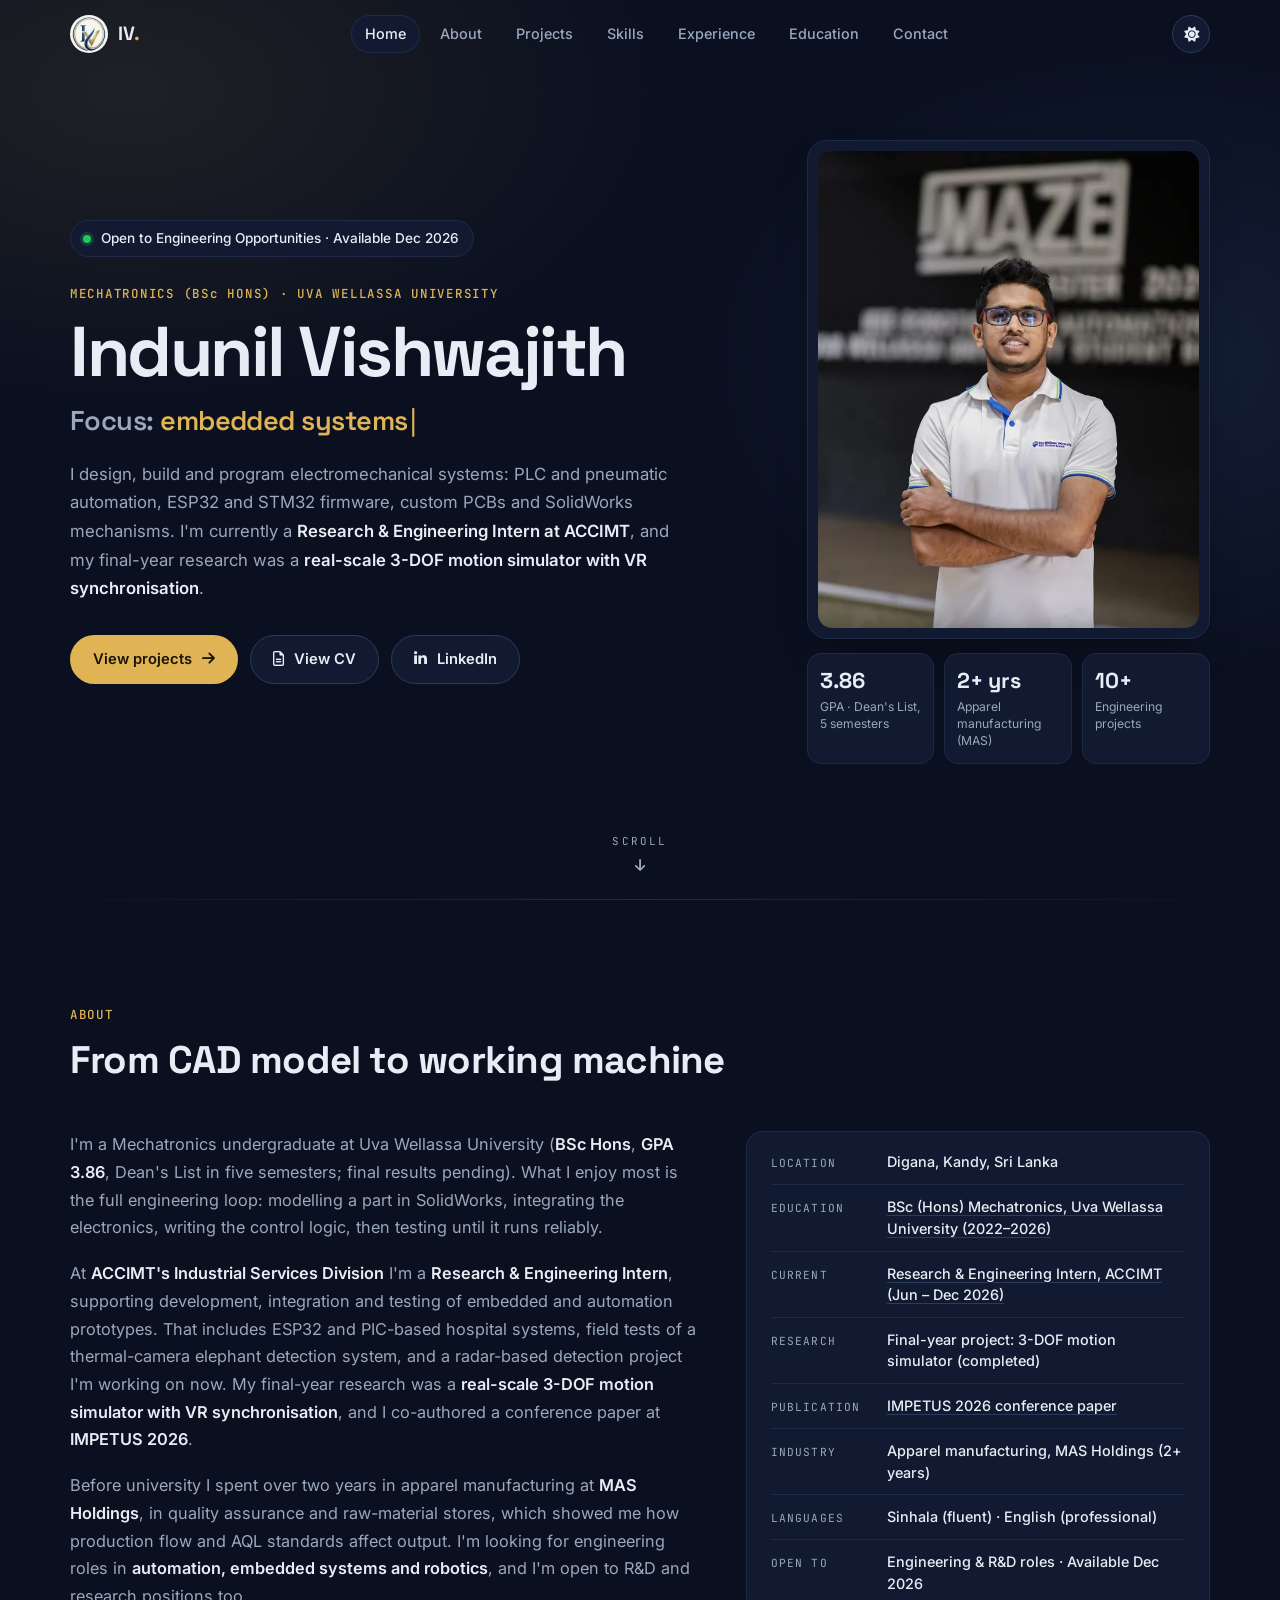
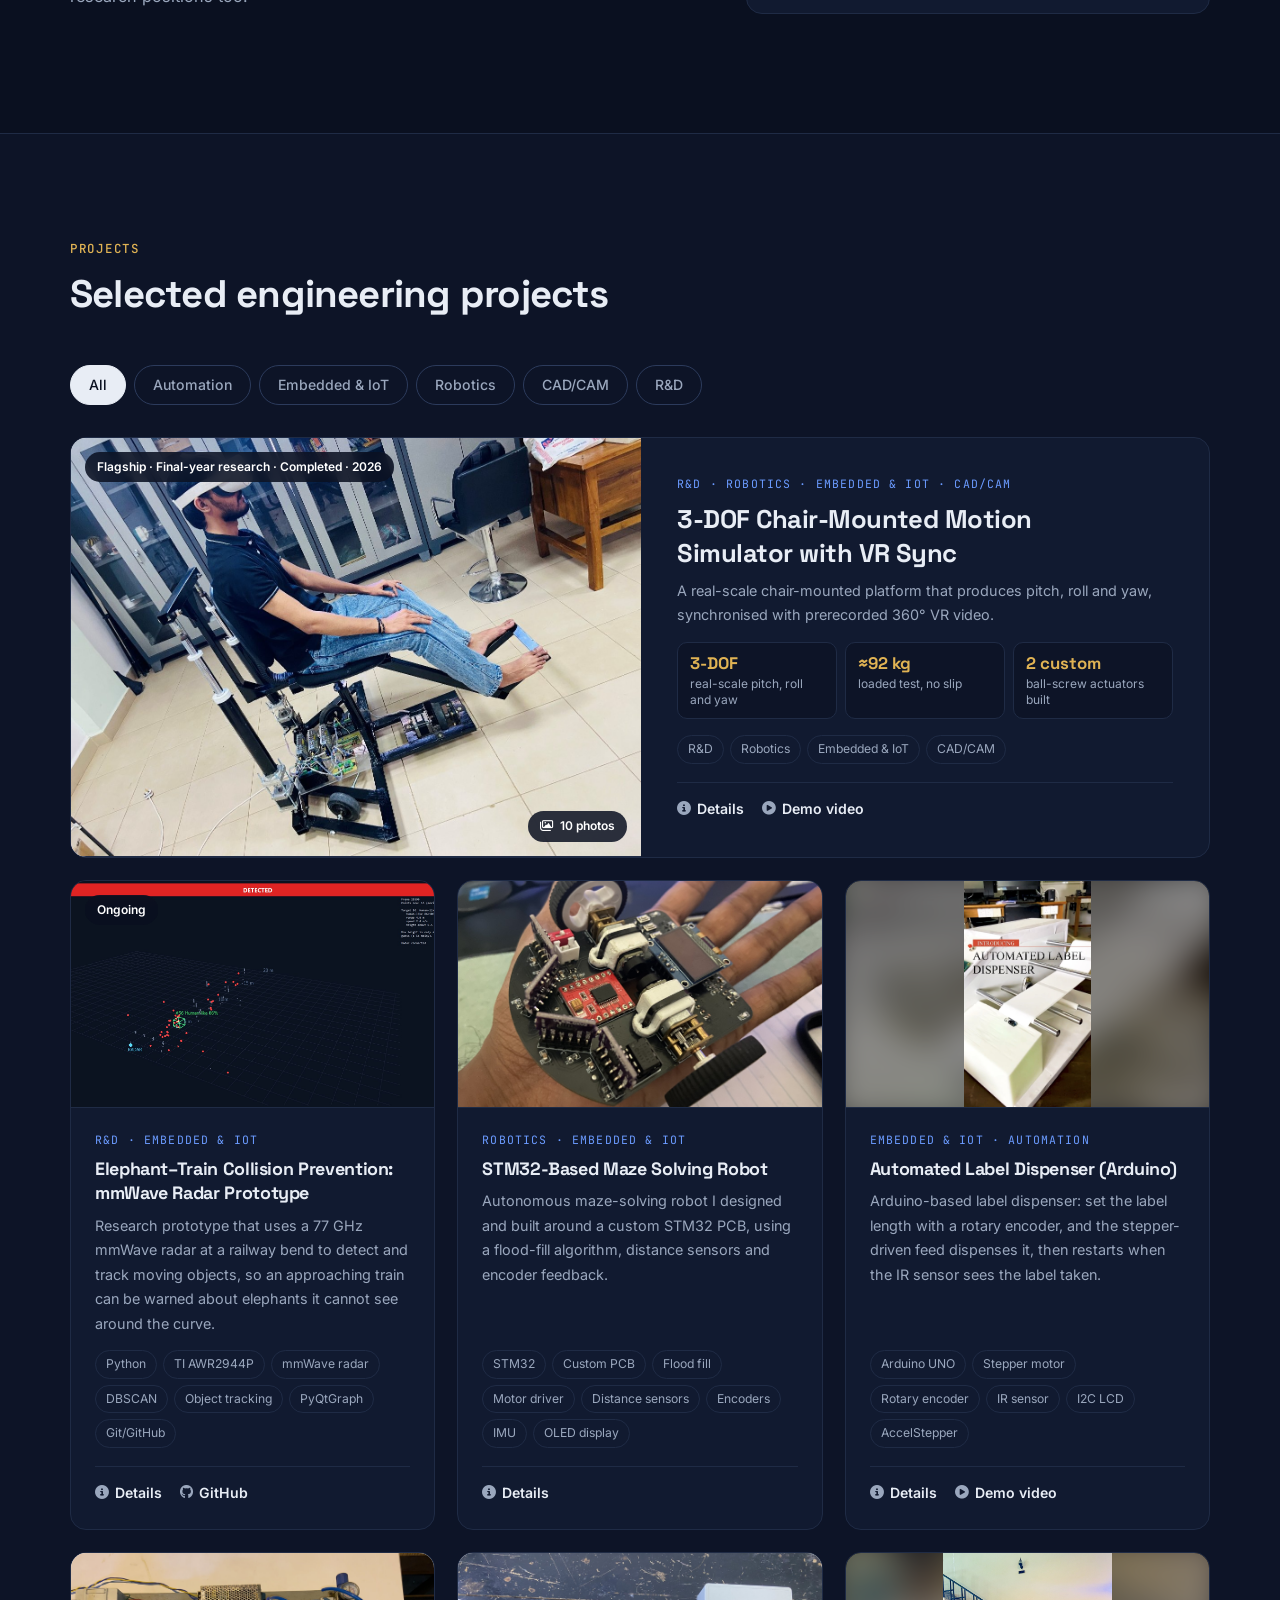
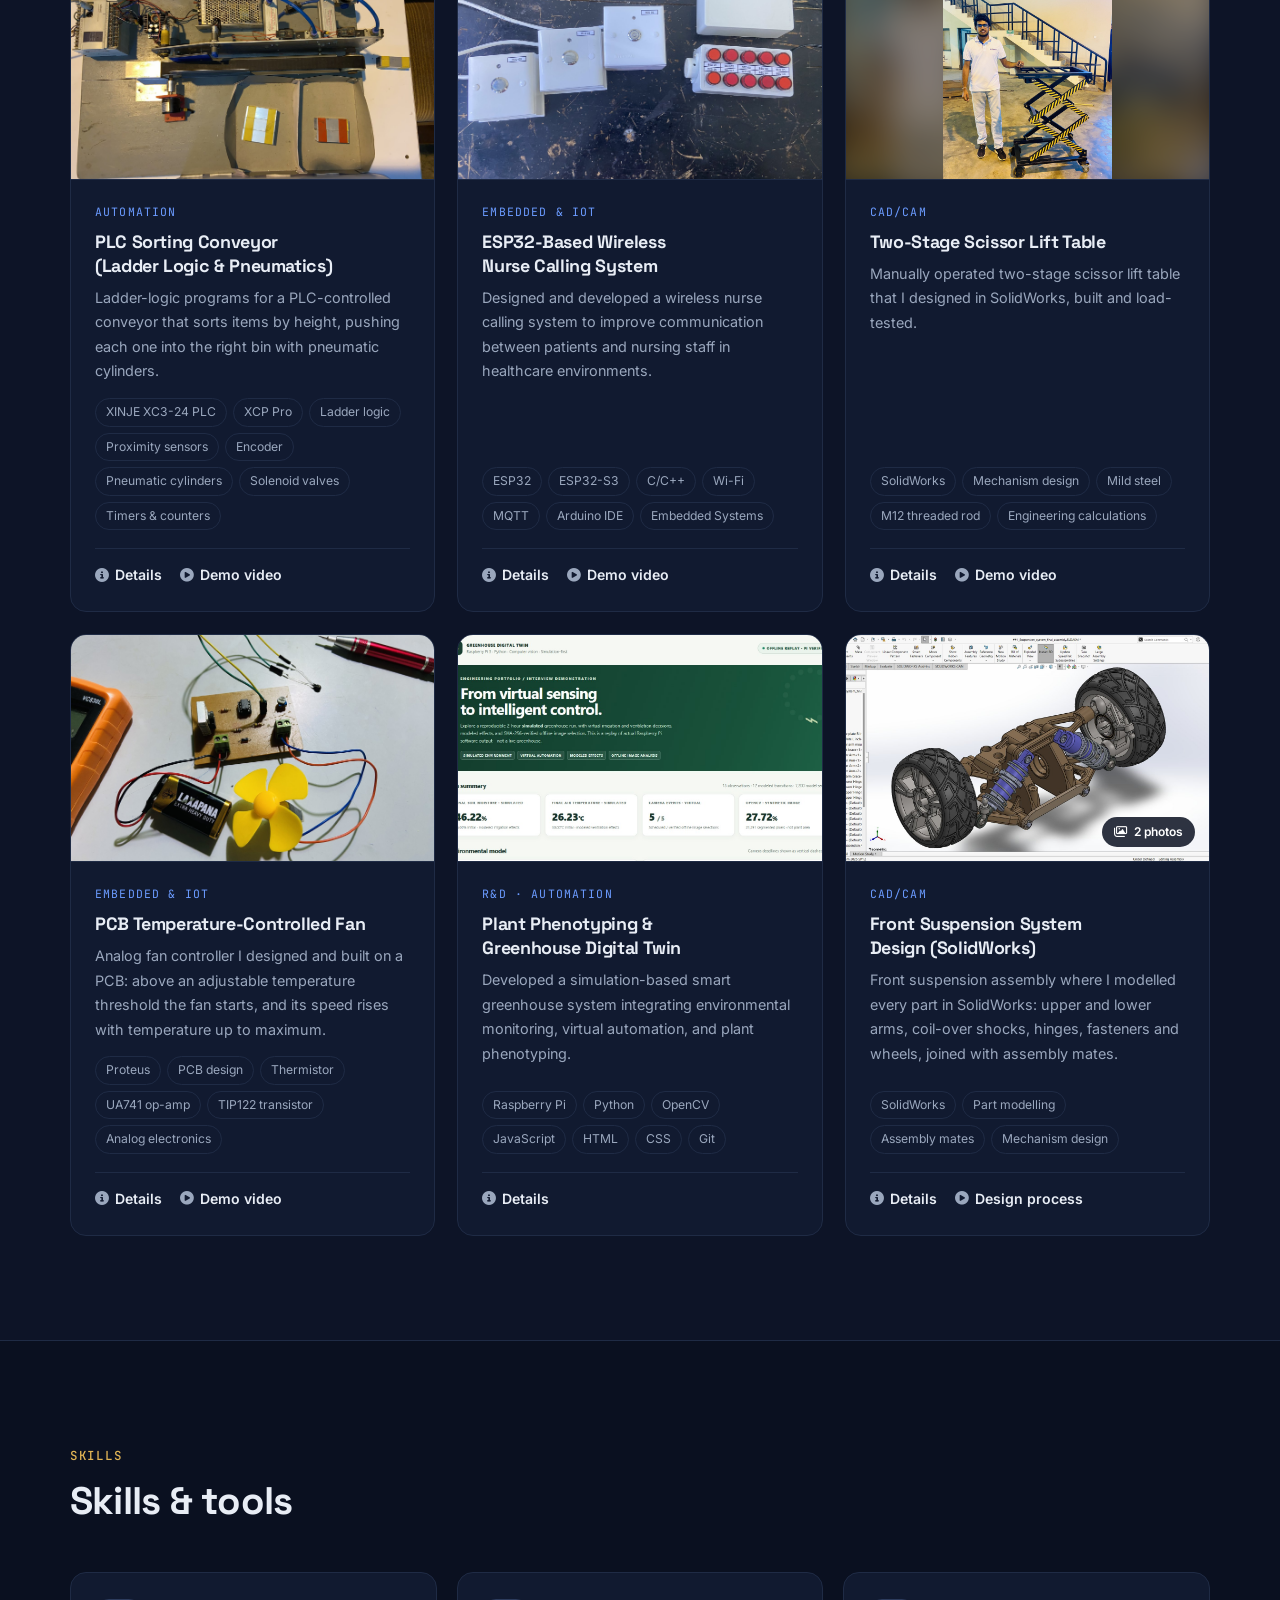
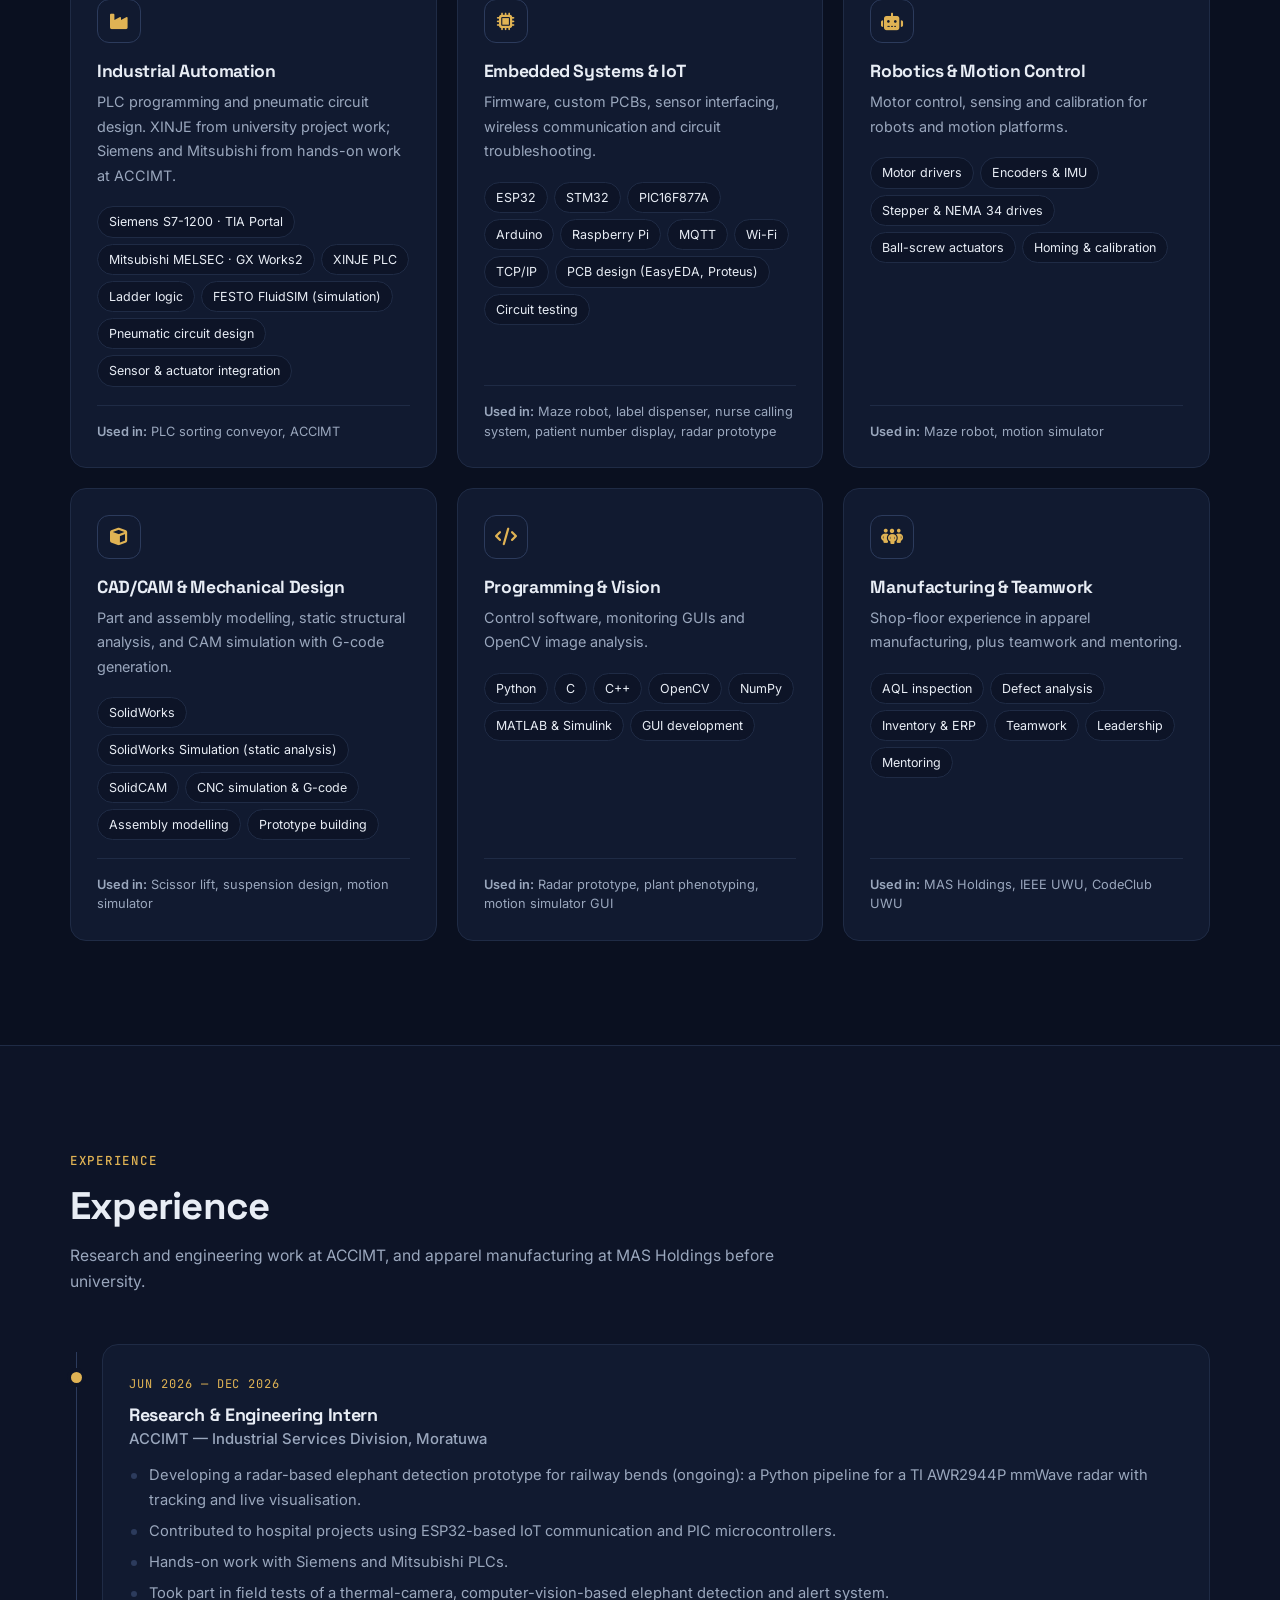
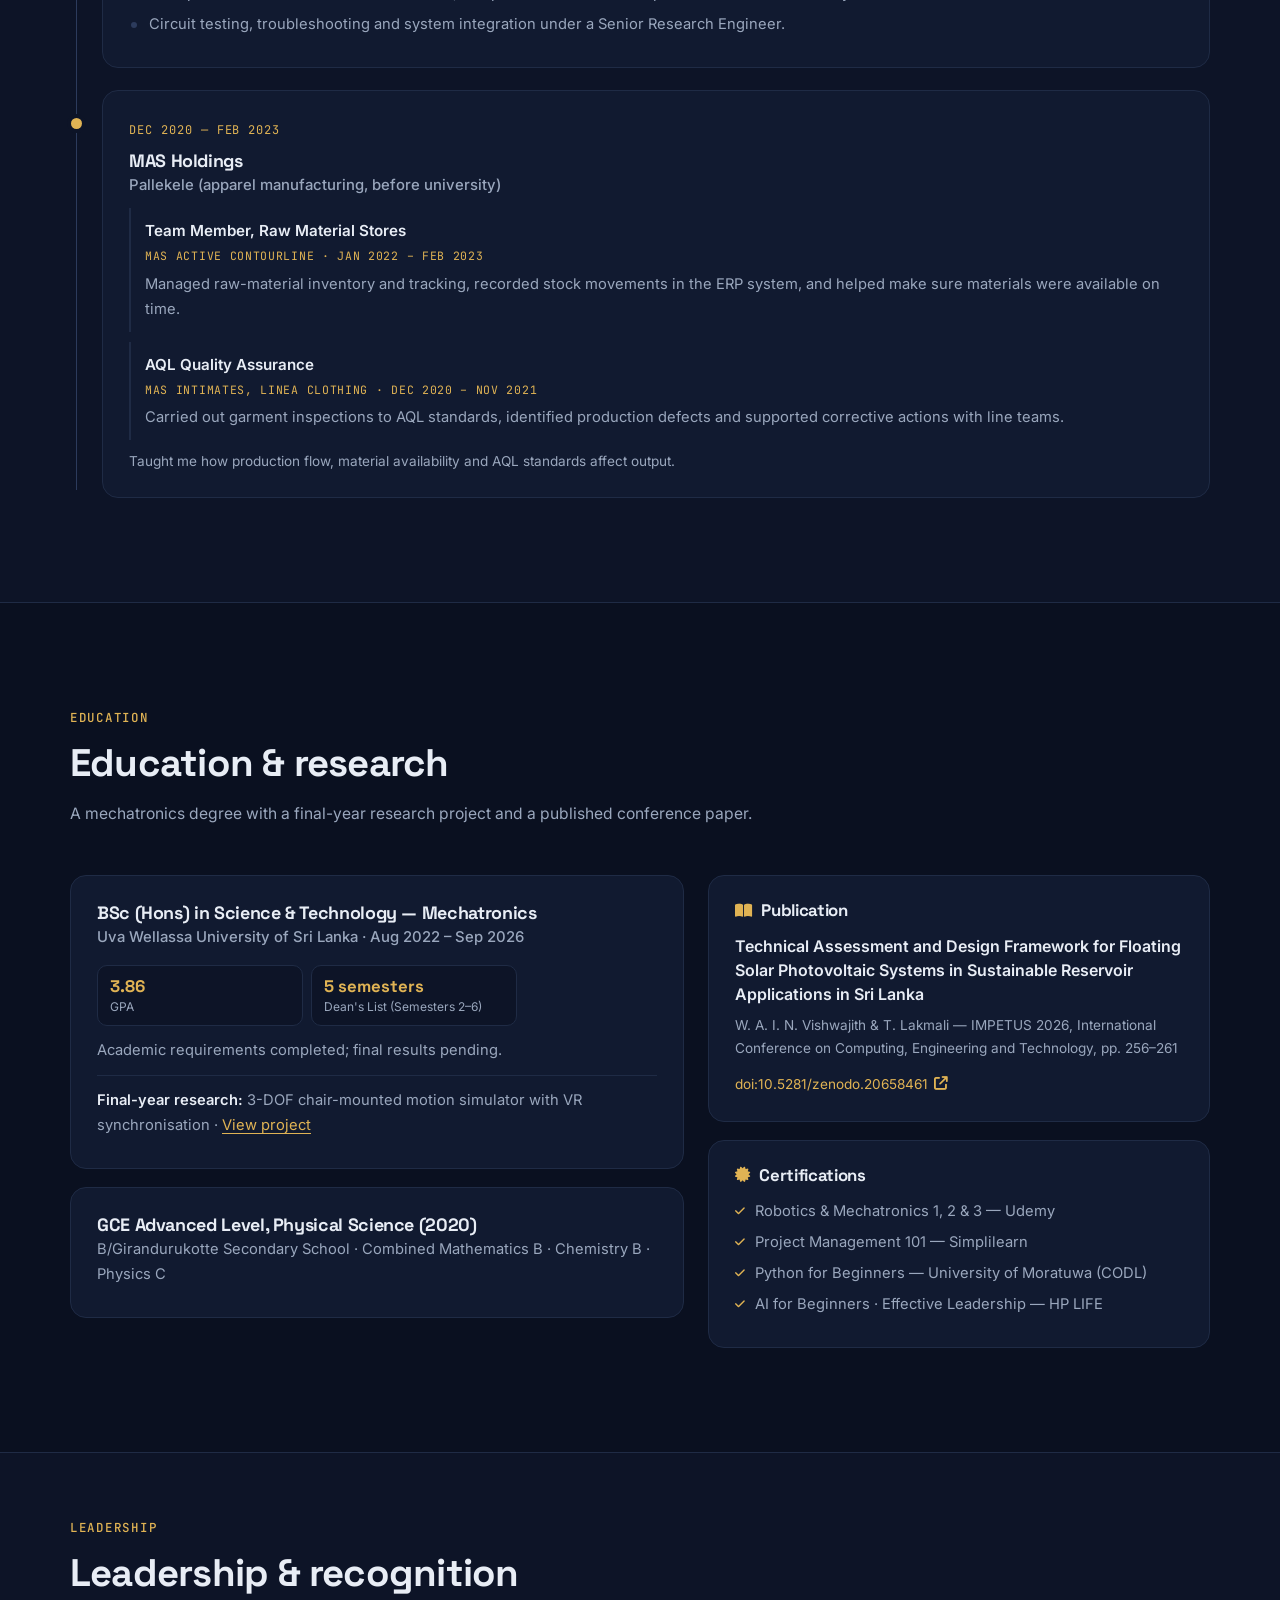
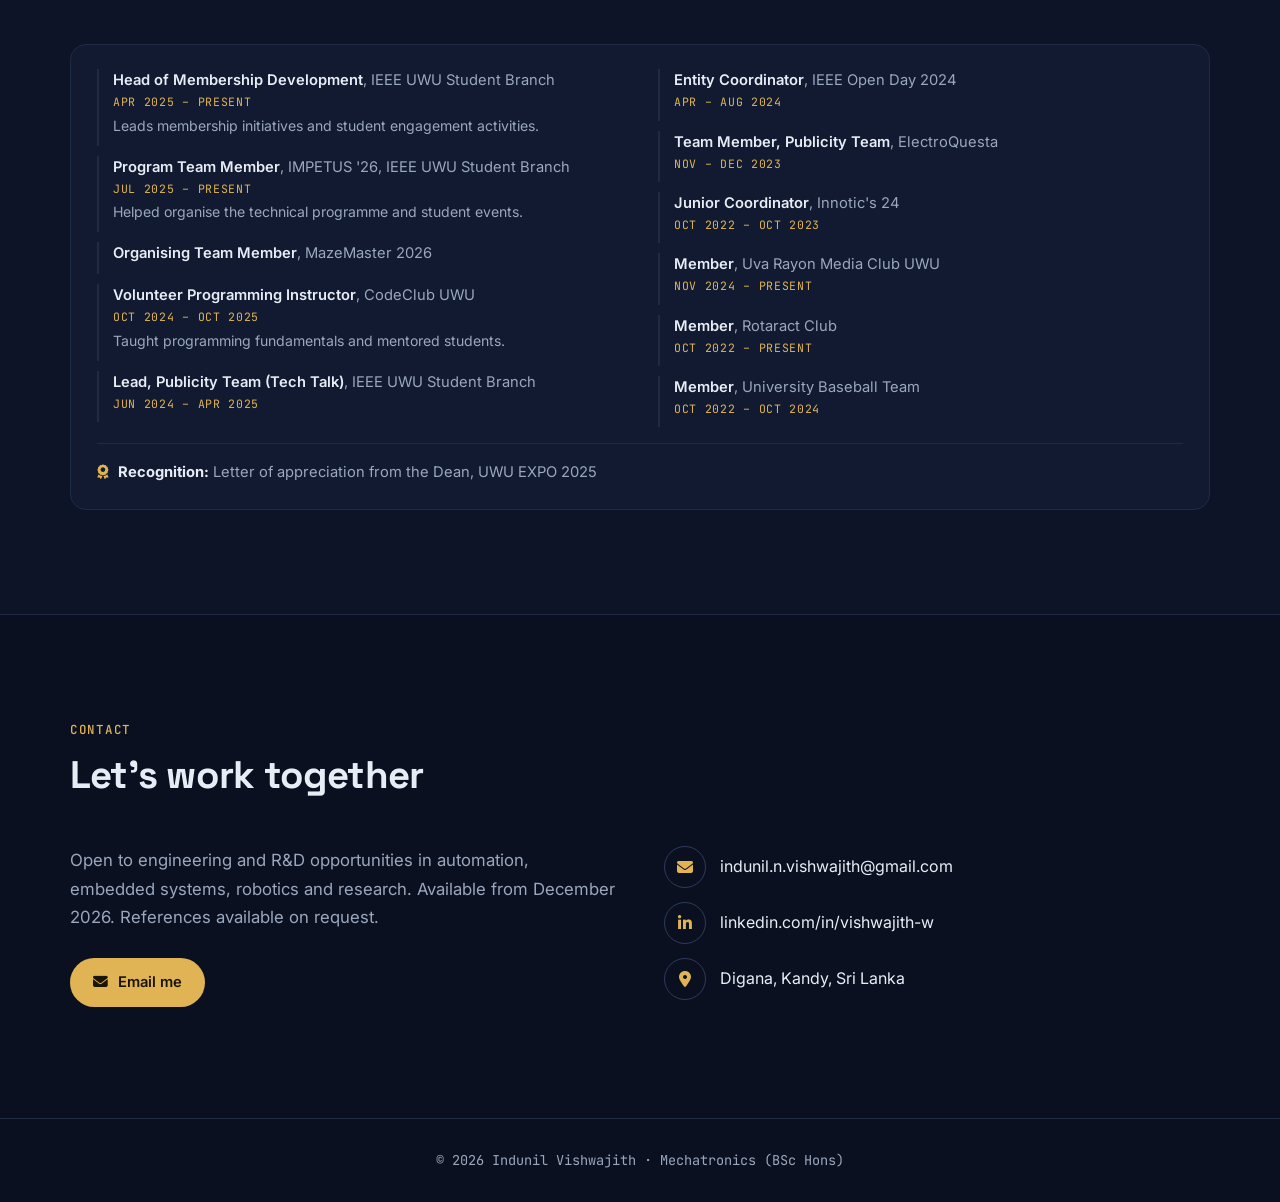
==== commit 041a7721: "Update portfolio website Co-Authored-By: Claude Opus 5.5 <noreply@anthropic.com>" ====
--- a/index.html
+++ b/index.html
@@ -7,17 +7,17 @@
   <meta name="description" content="Indunil Vishwajith | Mechatronics: Robotics, Automation &amp; Embedded Systems" />
   <link rel="canonical" href="https://indunil.me/" />
   <meta name="theme-color" content="#0a1020" />
-  <meta property="og:title" content="Indunil Vishwajith | Mechatronics Engineer" />
-  <meta property="og:description" content="Industrial automation · Embedded systems · Machine design. BSc (Hons) Mechatronics, GPA 3.86. Open to industry roles." />
+  <meta property="og:title" content="Indunil Vishwajith | Mechatronics: Robotics, Automation &amp; Embedded Systems" />
+  <meta property="og:description" content="Robotics, embedded systems and automation. BSc (Hons) Mechatronics, GPA 3.86. Open to industry and research roles." />
   <meta property="og:image" content="https://indunil.me/assets/og-image.jpg" />
   <meta property="og:image:width" content="1200" />
   <meta property="og:image:height" content="630" />
-  <meta property="og:image:alt" content="Indunil Vishwajith, Mechatronics Engineer" />
+  <meta property="og:image:alt" content="Indunil Vishwajith, Mechatronics: robotics, automation and embedded systems" />
   <meta property="og:url" content="https://indunil.me/" />
   <meta property="og:type" content="website" />
   <meta name="twitter:card" content="summary_large_image" />
-  <meta name="twitter:title" content="Indunil Vishwajith | Mechatronics Engineer" />
-  <meta name="twitter:description" content="Industrial automation · Embedded systems · Machine design. Open to industry roles." />
+  <meta name="twitter:title" content="Indunil Vishwajith | Mechatronics: Robotics, Automation &amp; Embedded Systems" />
+  <meta name="twitter:description" content="Robotics, embedded systems and automation. BSc (Hons) Mechatronics, GPA 3.86. Open to industry and research roles." />
   <meta name="twitter:image" content="https://indunil.me/assets/og-image.jpg" />
   <link rel="icon" type="image/png" sizes="32x32" href="assets/favicon-32.png" />
   <link rel="apple-touch-icon" href="assets/apple-touch-icon.png" />
@@ -27,7 +27,7 @@
     "@context": "https://schema.org",
     "@type": "Person",
     "name": "Indunil Vishwajith",
-    "jobTitle": "Mechatronics Engineer",
+    "jobTitle": "Research & Engineering Intern",
     "url": "https://indunil.me/",
     "image": "https://indunil.me/assets/profile.webp",
     "email": "mailto:indunil.n.vishwajith@gmail.com",
@@ -50,7 +50,7 @@
   <!-- ============ NAVBAR ============ -->
   <header class="navbar" id="navbar">
     <div class="container nav-inner">
-      <a href="#home" class="logo" aria-label="Indunil Vishwajith, home"><img src="assets/logo.webp" alt="" width="40" height="40" /><span>IV<span class="logo-accent">.</span></span></a>
+      <a href="#home" class="logo" aria-label="Indunil Vishwajith, home"><img src="assets/logo.webp" alt="Indunil Vishwajith logo" width="40" height="40" /><span>IV<span class="logo-accent">.</span></span></a>
       <nav aria-label="Main">
         <ul class="nav-links" id="navLinks">
           <li><a href="#home" class="active">Home</a></li>
--- a/style.css
+++ b/style.css
@@ -486,6 +486,9 @@
 .card-img-btn:focus-visible { outline-offset: -3px; }
 .card-badge { pointer-events: none; }
 /* Whole (uncropped) photo, with a blurred copy of it filling the sides */
+/* No photo (or it failed to load): a plain image icon instead of a stock picture */
+.card-img-none { display: grid; place-items: center; background: var(--bg-alt); }
+.card-img-none::after { content: "\f03e"; font-family: "Font Awesome 6 Free"; font-weight: 900; font-size: 2rem; color: var(--border-strong); }
 .card-img-contain { background: #000; }
 .card-img-contain::before {
   content: "";
@@ -792,6 +795,8 @@
 .video-facade:hover .video-play { transform: translate(-50%, -50%) scale(1.08); background: #dc2626; }
 .modal-media { position: relative; }
 #modalImg { width: 100%; aspect-ratio: 16 / 9; object-fit: contain; background: #fff; }
+/* Result tiles at the top of a project's Details popup */
+.modal-stats { margin: 4px 0 22px; }
 .modal-nav {
   position: absolute;
   top: 50%;
@@ -932,6 +937,11 @@
   }
   .nav-links.open { transform: none; }
   .nav-links a { padding: 12px 16px; border-radius: 10px; }
+  /* Touch targets at least 44px tall on small screens */
+  .nav-links a { display: flex; align-items: center; min-height: 44px; }
+  .filter-btn { min-height: 44px; }
+  .card-links button,
+  .card-links a { min-height: 44px; }
   .section { padding: 76px 0; }
   .hero { min-height: 0; padding-top: calc(var(--nav-h) + 32px); }
   /* CV bar: icon-only secondary buttons so everything fits on one row */
